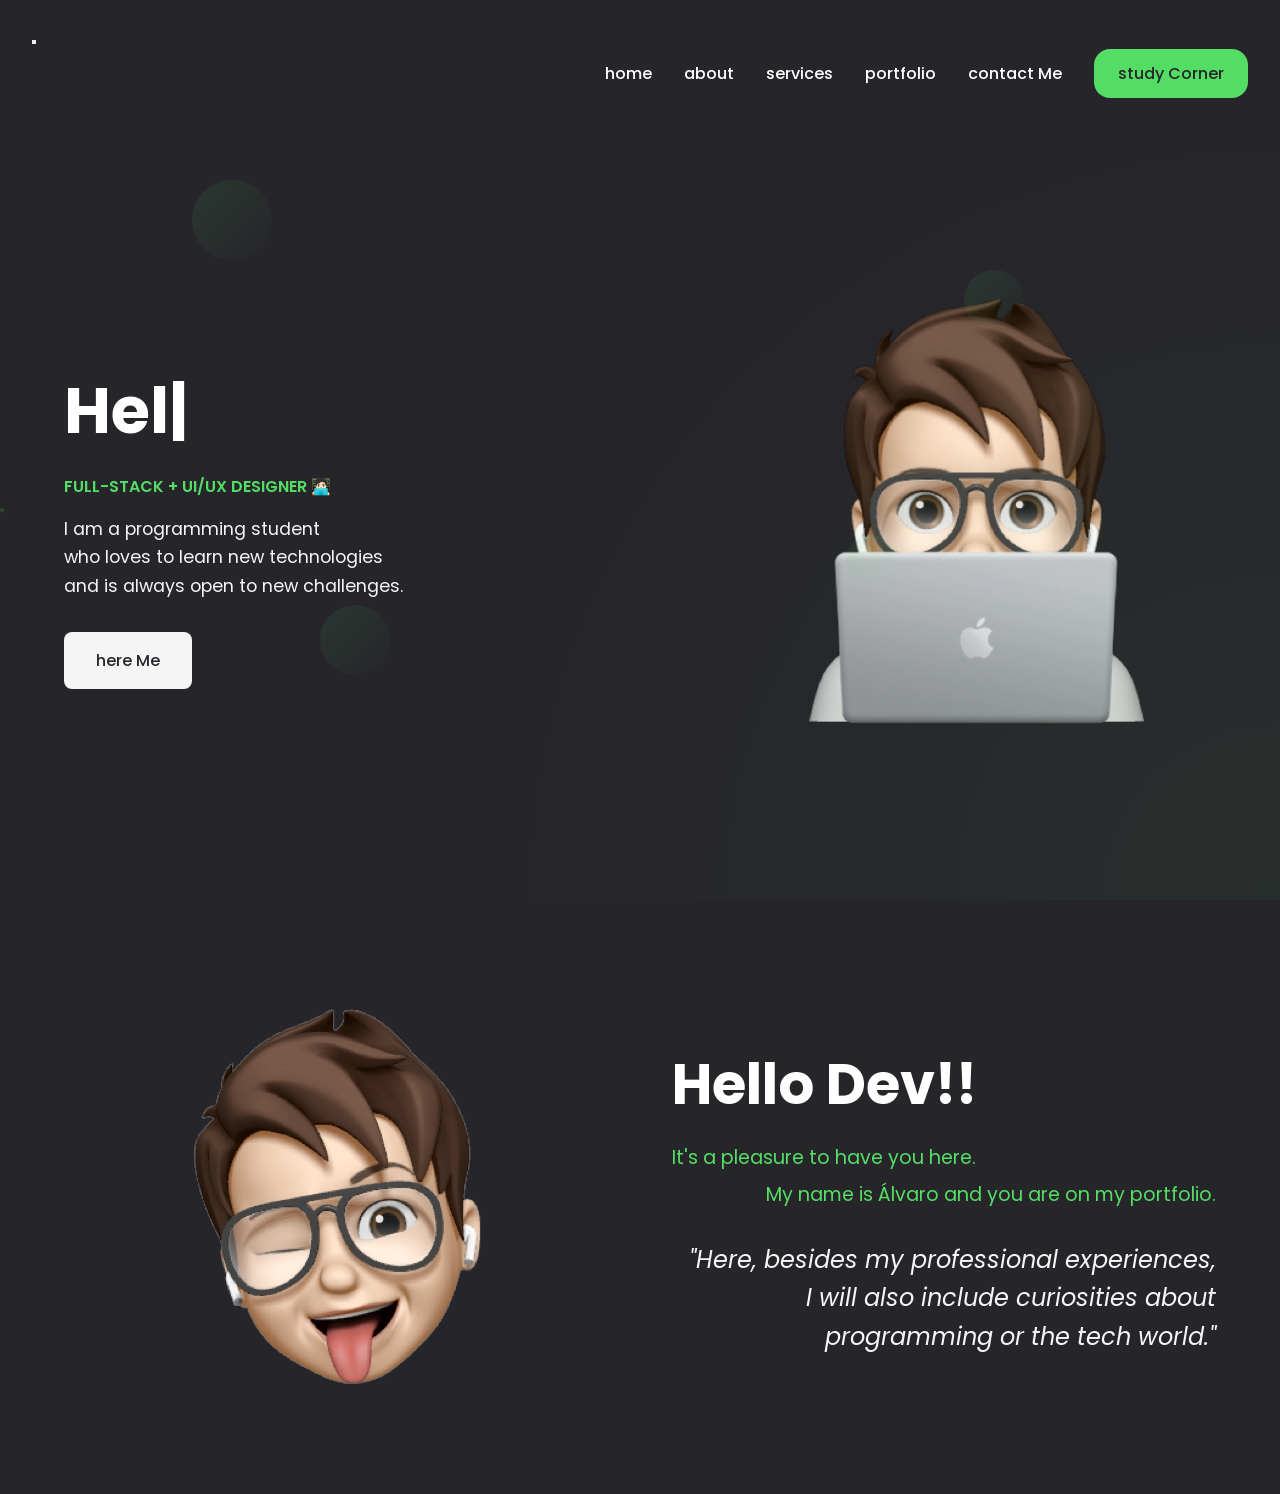
==== index.html @ 279a7e85 "versão 2.0" ====
<!DOCTYPE html>
<html lang="pt-br">
<head>
    <meta charset="UTF-8">
    <meta name="viewport" content="width=device-width, initial-scale=1.0">
    <title>Portfólio - Álvaro</title>
    
    <link rel="preconnect" href="https://fonts.googleapis.com">
    <link rel="preconnect" href="https://fonts.gstatic.com" crossorigin>
    <link href="https://fonts.googleapis.com/css2?family=Poppins:wght@400;500;600;700&display=swap" rel="stylesheet">
    
    <link rel="stylesheet" href="./src/styles/colors.css">
    <link rel="stylesheet" href="./src/styles/style.css">
</head>
<body>
    <header>
        <nav class="navbar">
            <button class="menu-toggle">
                <span class="hamburger"></span>
            </button>
            <ul>
                <li><a href="#home">home</a></li>
                <li><a href="#about">about</a></li>
                <li><a href="#services">services</a></li>
                <li><a href="#portfolio">portfolio</a></li>
                <li><a href="#contact">contact Me</a></li>
                <li class="nav-button"><a href="#study">study Corner</a></li>
            </ul>
        </nav>
    </header>

    <main>
        <section class="hero">
            <div class="particle"></div>
            <div class="particle"></div>
            <div class="particle"></div>
            <div class="particle"></div>
            <div class="square"></div>
            <div class="square"></div>
            <div class="hero-content">
                <h1 class="typing-text"></h1>
                <p class="role">FULL-STACK + UI/UX DESIGNER 🧑🏻‍💻</p>
                <p class="description">
                    I am a programming student<br>
                    who loves to learn new technologies<br>
                    and is always open to new challenges.
                </p>
                <a href="#contact" class="cta-button">here Me</a>
            </div>
            <div class="hero-image fade-in">
                <img src="./img/user_notebook.webp" alt="Programador usando notebook">
            </div>
        </section>
        <section class="about-me">
            <div class="about-image fade-in">
                <div class="image-background">
                    <img src="./img/user_expresion.png" alt="Expressão do desenvolvedor">
                </div>
            </div>
            <div class="about-content">
                <h2>Hello Dev!!</h2>
                <p class="welcome-text">It's a pleasure to have you here.</p>
                <p class="portfolio-text">My name is Álvaro and you are on my portfolio.</p>
                <p class="quote">"Here, besides my professional experiences,<br>
                I will also include curiosities about<br>
                programming or the tech world."</p>
            </div>
        </section>
    </main>

    <script src="./src/js/typing.js"></script>
    <script src="./src/js/menu.js"></script>
</body>
</html>
---- src/styles/colors.css ----
:root {
    --background-color: #26252A;
    --primary-green: #54DD64;
    --white: #FFFFFF;
    --gray-light: #F5F5F5;
    --gray-dark: #333333;
    --gradient-green: rgba(84, 221, 100, 0.2);
}
---- src/styles/style.css ----
* {
    margin: 0;
    padding: 0;
    box-sizing: border-box;
    font-family: 'Poppins', sans-serif;
}

body {
    background-color: var(--background-color);
}

/* Navegação */
.navbar {
    padding: 1.5rem 2rem;
    position: fixed;
    width: 100%;
    z-index: 1000;
    background: rgba(38, 37, 42, 0.95);
    backdrop-filter: blur(10px);
}

.navbar ul {
    display: flex;
    align-items: center;
    justify-content: flex-end;
    list-style: none;
    gap: 2rem;
}

.navbar a {
    color: var(--white);
    text-decoration: none;
    font-weight: 500;
    transition: color 0.3s;
}

.navbar a:hover {
    color: var(--primary-green);
}

.nav-button {
    background-color: var(--primary-green);
    padding: 0.75rem 1.5rem;
    border-radius: 1rem;
}

.nav-button a {
    color: var(--background-color);
}

/* Hero Section */
.hero {
    padding-top: 120px; /* Espaço para o menu fixo */
    min-height: 100vh;
    display: flex;
    align-items: center;
}

.hero-content {
    flex: 1;
    padding-left: 4rem;
}

.hero h1 {
    font-size: 4rem;
    color: var(--white);
    margin-bottom: 1rem;
}

.role {
    color: var(--primary-green);
    font-weight: 600;
    margin-bottom: 1rem;
}

.description {
    color: var(--gray-light);
    margin-bottom: 2rem;
    line-height: 1.6;
}

.cta-button {
    display: inline-block;
    background-color: var(--gray-light);
    color: var(--background-color);
    padding: 1rem 2rem;
    border-radius: 0.5rem;
    text-decoration: none;
    font-weight: 500;
    transition: transform 0.3s;
}

.cta-button:hover {
    transform: translateY(-3px);
}

/* Animações */
.fade-in {
    animation: fadeIn 1s ease-in;
}

@keyframes fadeIn {
    from {
        opacity: 0;
        transform: translateY(20px);
    }
    to {
        opacity: 1;
        transform: translateY(0);
    }
}

/* Animação de digitação */
.typing-text::after {
    content: '|';
    animation: blink 1s infinite;
}

@keyframes blink {
    50% { opacity: 0; }
}

/* About Me Section */
.about-me {
    display: flex;
    align-items: center;
    justify-content: space-between;
    padding: 6rem 4rem;
    background-color: var(--background-color);
}

.about-content {
    flex: 1;
    padding-left: 4rem;
}

.about-content h2 {
    font-size: 3.5rem;
    color: var(--white);
    margin-bottom: 1rem;
}

.welcome-text {
    color: var(--primary-green);
    font-size: 1.2rem;
    margin-bottom: 0.5rem;
}

.portfolio-text {
    color: var(--primary-green);
    font-size: 1.2rem;
    text-align: right;
    margin-bottom: 2rem;
}

.quote {
    color: var(--gray-light);
    font-size: 1.5rem;
    text-align: right;
    line-height: 1.6;
    font-style: italic;
}

.about-image {
    flex: 1;
    display: flex;
    justify-content: center;
    position: relative;
}

.image-background {
    position: relative;
}

.image-background::before {
    content: '';
    position: absolute;
    top: 50%;
    left: 50%;
    transform: translate(-50%, -50%);
    width: 120%;
    height: 120%;
    background: radial-gradient(circle at center, rgba(84, 221, 100, 0.1) 0%, transparent 70%);
    z-index: -1;
}

.about-image img {
    width: 70%; /* Reduzindo o tamanho da imagem */
    max-width: 350px; /* Limitando o tamanho máximo */
    height: auto;
}

/* Ajuste para o texto com quebra de linha */
.typing-text {
    white-space: pre-line;
}

/* Media Queries para Mobile */
@media (max-width: 768px) {
    .hero {
        flex-direction: column;
        padding: 2rem 1rem;
        min-height: 100vh;
        position: relative;
        overflow: hidden;
    }

    .hero-content {
        display: flex;
        flex-direction: column;
        align-items: flex-start;
        text-align: left;
        width: 100%;
        margin-top: 4rem;
        position: relative;
        z-index: 2;
        animation: fadeInUp 0.8s ease-out;
    }

    .hero h1 {
        font-size: 2.8rem;
        margin-bottom: 1rem;
        line-height: 1.2;
        max-width: 60%;
        animation: glow 3s infinite;
    }

    .role {
        color: var(--primary-green);
        font-size: 1rem;
        margin-bottom: 1.5rem;
        padding-left: 2px;
        max-width: 60%;
        animation: pulse 2s infinite;
        transform-origin: left;
        text-shadow: 0 2px 4px rgba(0, 0, 0, 0.2);
    }

    .description {
        color: var(--gray-light);
        font-size: 1rem;
        line-height: 1.6;
        opacity: 0.8;
        margin-bottom: 2rem;
        max-width: 50%;
        text-shadow: 0 2px 4px rgba(0, 0, 0, 0.2);
    }

    .hero-image {
        width: 50%;
        position: absolute;
        right: 0;
        top: 50%;
        transform: translateY(-50%);
        z-index: 1;
        animation: float 6s ease-in-out infinite;
    }

    .hero-image img {
        width: 100%;
        height: auto;
        filter: drop-shadow(0 5px 15px rgba(0, 0, 0, 0.2));
    }

    /* Partículas decorativas */
    .particle {
        position: absolute;
        background: linear-gradient(135deg, var(--primary-green), transparent);
        box-shadow: 0 0 15px rgba(84, 221, 100, 0.2);
        border-radius: 50%;
        opacity: 0.1;
        animation: float 15s infinite;
    }

    .particle:nth-child(1) {
        width: 50px;
        height: 50px;
        top: 15%;
        left: 10%;
        animation-delay: 0s;
    }

    .particle:nth-child(2) {
        width: 30px;
        height: 30px;
        top: 25%;
        right: 15%;
        animation-delay: -5s;
    }

    .particle:nth-child(3) {
        width: 40px;
        height: 40px;
        bottom: 20%;
        left: 20%;
        animation-delay: -10s;
    }

    .particle:nth-child(4) {
        width: 25px;
        height: 25px;
        bottom: 30%;
        right: 25%;
        animation-delay: -7s;
    }

    /* Ajuste no gradiente de fundo */
    .hero::before {
        content: '';
        position: absolute;
        top: 0;
        left: 0;
        width: 100%;
        height: 100%;
        background: linear-gradient(
            90deg,
            var(--background-color) 0%,
            var(--background-color) 40%,
            transparent 100%
        );
        z-index: 1;
    }

    .welcome-text {
        color: var(--primary-green);
        font-size: 1.1rem;
        text-align: center;
        margin-bottom: 1rem;
        width: 100%;
        position: relative;
        display: inline-block;
        padding: 0.5rem 1rem;
        background: rgba(84, 221, 100, 0.1);
        border-radius: 8px;
        transition: all 0.3s ease;
    }

    .welcome-text:hover {
        background: rgba(84, 221, 100, 0.2);
        transform: translateY(-2px);
    }

    .portfolio-text {
        color: var(--primary-green);
        font-size: 1.1rem;
        text-align: center;
        margin-bottom: 2rem;
        width: 100%;
        position: relative;
        display: inline-block;
        padding: 0.5rem 1rem;
        background: rgba(84, 221, 100, 0.1);
        border-radius: 8px;
        transition: all 0.3s ease;
    }

    .portfolio-text:hover {
        background: rgba(84, 221, 100, 0.2);
        transform: translateY(-2px);
    }

    .quote {
        color: var(--gray-light);
        font-size: 1.2rem;
        text-align: center;
        line-height: 1.6;
        font-style: italic;
        opacity: 0.8;
        margin: 2rem 0;
        padding: 0 1rem;
        position: relative;
        padding: 1.5rem;
        background: rgba(255, 255, 255, 0.03);
        border-radius: 12px;
        backdrop-filter: blur(5px);
        box-shadow: 0 4px 15px rgba(0, 0, 0, 0.1);
        transition: all 0.3s ease;
    }

    .quote:hover {
        background: rgba(255, 255, 255, 0.05);
        transform: translateY(-3px);
    }

    .cta-button {
        display: none; /* Removendo o botão que não está no Figma */
    }

    /* Ajustes gerais */
    .welcome-text,
    .portfolio-text {
        font-size: 1rem;
        margin: 0;
        color: var(--primary-green);
        text-align: center;
    }

    .about-image {
        position: relative;
        width: 150px;
        margin: 2rem auto;
        left: auto;
        bottom: auto;
    }

    .about-image img {
        width: 100%;
        height: auto;
        filter: drop-shadow(0 5px 15px rgba(0, 0, 0, 0.2));
    }

    .quote {
        font-size: 1.2rem;
        line-height: 1.6;
        margin-top: 2rem;
        text-align: center;
        color: var(--gray-light);
        opacity: 0.8;
        font-style: italic;
    }

    /* Elementos decorativos */
    .hero::before {
        content: '';
        position: absolute;
        top: 15%;
        right: 10%;
        width: 40px;
        height: 40px;
        border: 2px solid var(--primary-green);
        border-radius: 50%;
        opacity: 0.2;
    }

    .about-me::after {
        content: '';
        position: absolute;
        bottom: 15%;
        left: 10%;
        width: 30px;
        height: 30px;
        background: var(--primary-green);
        border-radius: 8px;
        transform: rotate(45deg);
        opacity: 0.1;
    }

    /* Botão CTA */
    .cta-button {
        margin-top: 1.5rem;
        padding: 0.8rem 2rem;
        font-size: 1rem;
        background: var(--primary-green);
        color: var(--background-color);
        border-radius: 25px;
        box-shadow: 0 4px 15px rgba(84, 221, 100, 0.3);
        transition: all 0.3s ease;
    }

    .cta-button:hover {
        transform: translateY(-2px);
        box-shadow: 0 6px 20px rgba(84, 221, 100, 0.4);
    }

    /* Estilos do Menu Hamburguer */
    .menu-toggle {
        display: none;
    }

    .hamburger,
    .hamburger::before,
    .hamburger::after {
        display: block;
        width: 25px;
        height: 3px;
        background: var(--primary-green);
        position: relative;
        transition: all 0.3s;
    }

    .hamburger::before,
    .hamburger::after {
        content: '';
        position: absolute;
    }

    .hamburger::before {
        top: -8px;
    }

    .hamburger::after {
        bottom: -8px;
    }

    @media (max-width: 768px) {
        .menu-toggle {
            display: block;
            position: fixed;
            right: 1rem;
            top: 1rem;
            z-index: 1001;
            background: none;
            border: none;
            cursor: pointer;
            padding: 10px;
            width: 45px;
            height: 45px;
        }

        /* Estilo quando menu está ativo */
        .menu-toggle.active .hamburger {
            background: transparent;
        }

        .menu-toggle.active .hamburger::before {
            top: 0;
            transform: rotate(45deg);
        }

        .menu-toggle.active .hamburger::after {
            bottom: 0;
            transform: rotate(-45deg);
        }

        /* Resto dos estilos do menu mobile permanecem iguais */
        .navbar ul {
            display: none;
            position: fixed;
            top: 0;
            left: 0;
            width: 100%;
            height: 100vh;
            background: transparent;
            flex-direction: column;
            justify-content: center;
            align-items: center;
            gap: 2rem;
            z-index: 999;
        }

        .navbar ul.active {
            display: flex;
        }

        .navbar ul li a {
            font-size: 1.5rem;
            color: var(--white);
            transition: color 0.3s ease;
        }

        .navbar ul li a:hover {
            color: var(--primary-green);
        }

        .nav-button {
            background-color: transparent;
            border: 2px solid var(--primary-green);
            padding: 0.5rem 1rem;
            border-radius: 8px;
        }

        .nav-button a {
            color: var(--primary-green) !important;
        }

        .nav-button:hover {
            background-color: var(--primary-green);
        }

        .nav-button:hover a {
            color: var(--background-color) !important;
        }
    }

    /* Ajuste no main para compensar o menu fixo */
    main {
        padding-top: 80px;
    }

    /* Classe para quando o menu está aberto */
    body.menu-open {
        overflow: hidden;
    }

    /* Adicione estas classes no início da seção de media queries */
    .blur-overlay {
        display: none;
        position: fixed;
        top: 0;
        left: 0;
        width: 100%;
        height: 100%;
        background: rgba(38, 37, 42, 0.8);
        backdrop-filter: blur(10px);
        -webkit-backdrop-filter: blur(10px);
        z-index: 998;
    }

    .blur-overlay.active {
        display: block;
    }

    @media (max-width: 768px) {
        .navbar ul {
            position: fixed;
            top: 0;
            left: 0;
            width: 100%;
            height: 100vh;
            display: none;
            flex-direction: column;
            justify-content: center;
            align-items: center;
            gap: 2rem;
            z-index: 999;
        }

        .navbar ul.active {
            display: flex;
        }

        .navbar ul li a {
            font-size: 1.5rem;
            color: var(--white);
            position: relative;
            z-index: 1000;
        }
    }

    .about-me {
        flex-direction: column;
        padding: 4rem 2rem;
        min-height: 100vh;
        position: relative;
        text-align: center;
        overflow: hidden;
    }

    .about-content {
        width: 100%;
        padding: 0;
        margin: 0;
        order: 1;
    }

    .about-content h2 {
        font-size: 3rem;
        margin-bottom: 1.5rem;
        animation: glow 3s infinite;
    }

    .welcome-text,
    .portfolio-text {
        font-size: 1.1rem;
        color: var(--primary-green);
        margin-bottom: 1rem;
        line-height: 1.5;
        position: relative;
        display: inline-block;
        padding: 0.5rem 1rem;
        background: rgba(84, 221, 100, 0.1);
        border-radius: 8px;
        transition: all 0.3s ease;
    }

    .welcome-text:hover,
    .portfolio-text:hover {
        background: rgba(84, 221, 100, 0.2);
        transform: translateY(-2px);
    }

    .about-image {
        width: 120px;
        margin: 2rem auto;
        position: relative;
        order: 2;
        left: -30%;
        animation: pulse 3s infinite;
    }

    .about-image img {
        width: 100%;
        height: auto;
        filter: drop-shadow(0 5px 15px rgba(0, 0, 0, 0.2));
    }

    .quote {
        font-size: 1.2rem;
        line-height: 1.6;
        margin-top: 2rem;
        text-align: center;
        color: var(--gray-light);
        opacity: 0.8;
        font-style: italic;
    }

    .image-background::before {
        width: 150%;
        height: 150%;
    }

    /* Animações Globais */
    @keyframes pulse {
        0% { transform: scale(1); }
        50% { transform: scale(1.05); }
        100% { transform: scale(1); }
    }

    @keyframes float {
        0%, 100% { transform: translateY(0); }
        50% { transform: translateY(-10px); }
    }

    @keyframes glow {
        0%, 100% { filter: drop-shadow(0 0 5px rgba(84, 221, 100, 0)); }
        50% { filter: drop-shadow(0 0 15px rgba(84, 221, 100, 0.3)); }
    }

    @keyframes fadeInUp {
        from {
            opacity: 0;
            transform: translateY(20px);
        }
        to {
            opacity: 1;
            transform: translateY(0);
        }
    }

    /* Melhorias visuais gerais */
    .role,
    .description {
        text-shadow: 0 2px 4px rgba(0, 0, 0, 0.2);
    }

    .hero-image img,
    .about-image img {
        filter: drop-shadow(0 5px 15px rgba(0, 0, 0, 0.2));
    }

    /* Efeito de hover nos links */
    a {
        transition: all 0.3s ease;
    }

    a:hover {
        color: var(--primary-green);
        transform: translateY(-2px);
    }
}

/* Estilos para Desktop */
@media (min-width: 769px) {
    .hero {
        padding-top: 120px;
        min-height: 100vh;
        position: relative;
        overflow: hidden;
    }

    .hero-content {
        flex: 1;
        padding-left: 4rem;
        animation: fadeInUp 0.8s ease-out;
    }

    .hero h1 {
        font-size: 4rem;
        margin-top: 2rem;
        animation: glow 3s infinite;
    }

    .role {
        animation: pulse 2s infinite;
    }

    .hero-image {
        flex: 1;
        display: flex;
        justify-content: center;
        align-items: center;
        animation: float 6s ease-in-out infinite;
    }

    .hero-image img {
        width: 80%;
        max-width: 500px;
        height: auto;
    }

    /* About Section */
    .about-me {
        padding-top: 100px;
        position: relative;
        overflow: hidden;
    }

    .about-image {
        width: 200px; /* Tamanho fixo menor */
        animation: pulse 3s infinite;
    }

    .about-image img {
        width: 100%;
        height: auto;
    }

    /* Partículas para Desktop */
    .particle {
        position: absolute;
        background: linear-gradient(135deg, var(--primary-green), transparent);
        border-radius: 50%;
        opacity: 0.1;
        animation: float 15s infinite;
    }

    .particle:nth-child(1) {
        width: 80px;
        height: 80px;
        top: 20%;
        left: 15%;
        animation-delay: 0s;
    }

    .particle:nth-child(2) {
        width: 60px;
        height: 60px;
        top: 30%;
        right: 20%;
        animation-delay: -5s;
    }

    .particle:nth-child(3) {
        width: 70px;
        height: 70px;
        bottom: 25%;
        left: 25%;
        animation-delay: -10s;
    }

    .particle:nth-child(4) {
        width: 50px;
        height: 50px;
        bottom: 35%;
        right: 30%;
        animation-delay: -7s;
    }

    /* Quadrados decorativos */
    .square {
        position: absolute;
        border: 2px solid var(--primary-green);
        opacity: 0.1;
        transform: rotate(45deg);
        animation: glow 4s infinite;
    }

    .square:nth-child(1) {
        width: 60px;
        height: 60px;
        top: 40%;
        right: 15%;
    }

    .square:nth-child(2) {
        width: 40px;
        height: 40px;
        bottom: 30%;
        left: 20%;
    }

    /* Gradiente de fundo dinâmico */
    .hero::after {
        content: '';
        position: absolute;
        top: 0;
        left: 0;
        width: 200%;
        height: 200%;
        background: radial-gradient(
            circle at center,
            rgba(84, 221, 100, 0.05) 0%,
            transparent 50%
        );
        animation: pulse 8s infinite;
        pointer-events: none;
    }

    /* Efeitos hover */
    .welcome-text,
    .portfolio-text {
        transition: all 0.3s ease;
    }

    .welcome-text:hover,
    .portfolio-text:hover {
        transform: translateY(-2px);
        color: var(--primary-green);
    }

    /* Melhorias visuais */
    .hero-content,
    .about-content {
        position: relative;
        z-index: 2;
    }

    .description {
        font-size: 1.1rem;
        max-width: 80%;
        line-height: 1.6;
    }
}
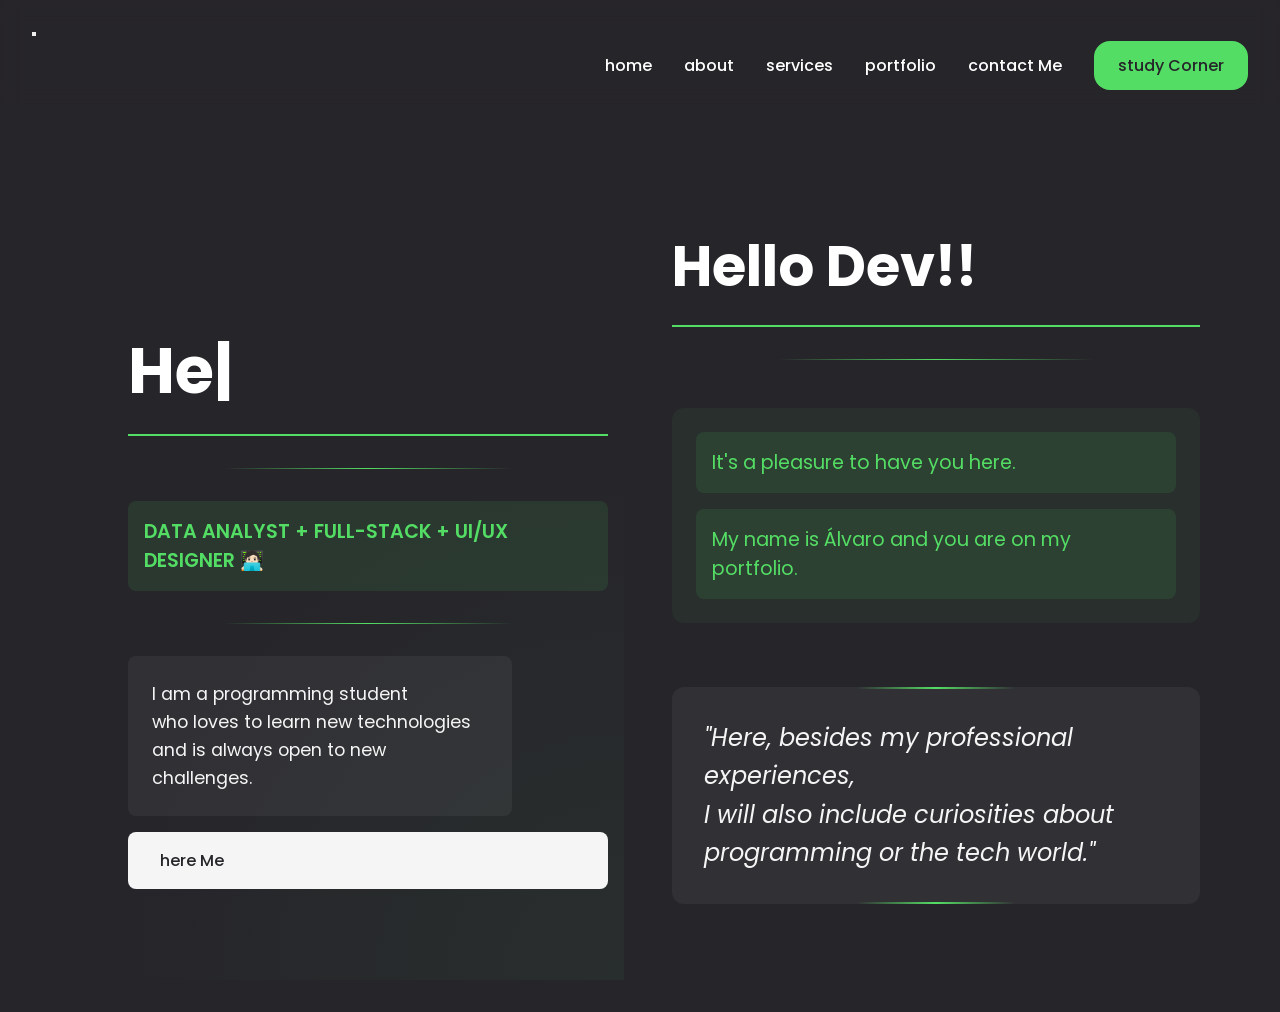
==== commit 6fb07e2c: "versão final" ====
--- a/index.html
+++ b/index.html
@@ -20,47 +20,39 @@
             </button>
             <ul>
                 <li><a href="#home">home</a></li>
-                <li><a href="#about">about</a></li>
-                <li><a href="#services">services</a></li>
-                <li><a href="#portfolio">portfolio</a></li>
-                <li><a href="#contact">contact Me</a></li>
-                <li class="nav-button"><a href="#study">study Corner</a></li>
+                <li><a href="./construction.html">about</a></li>
+                <li><a href="./construction.html">services</a></li>
+                <li><a href="./construction.html">portfolio</a></li>
+                <li><a href="./contact.html">contact Me</a></li>
+                <li class="nav-button"><a href="./construction.html">study Corner</a></li>
             </ul>
         </nav>
     </header>
 
     <main>
         <section class="hero">
-            <div class="particle"></div>
-            <div class="particle"></div>
-            <div class="particle"></div>
-            <div class="particle"></div>
-            <div class="square"></div>
-            <div class="square"></div>
             <div class="hero-content">
                 <h1 class="typing-text"></h1>
-                <p class="role">FULL-STACK + UI/UX DESIGNER 🧑🏻‍💻</p>
+                <div class="content-divider"></div>
+                <p class="role">DATA ANALYST + FULL-STACK + UI/UX DESIGNER 🧑🏻‍💻</p>
+                <div class="content-divider"></div>
                 <p class="description">
                     I am a programming student<br>
                     who loves to learn new technologies<br>
                     and is always open to new challenges.
                 </p>
-                <a href="#contact" class="cta-button">here Me</a>
-            </div>
-            <div class="hero-image fade-in">
-                <img src="./img/user_notebook.webp" alt="Programador usando notebook">
+                <a href="./contact.html" class="cta-button">here Me</a>
             </div>
         </section>
+
         <section class="about-me">
-            <div class="about-image fade-in">
-                <div class="image-background">
-                    <img src="./img/user_expresion.png" alt="Expressão do desenvolvedor">
-                </div>
-            </div>
             <div class="about-content">
                 <h2>Hello Dev!!</h2>
-                <p class="welcome-text">It's a pleasure to have you here.</p>
-                <p class="portfolio-text">My name is Álvaro and you are on my portfolio.</p>
+                <div class="content-divider"></div>
+                <div class="text-container">
+                    <p class="welcome-text">It's a pleasure to have you here.</p>
+                    <p class="portfolio-text">My name is Álvaro and you are on my portfolio.</p>
+                </div>
                 <p class="quote">"Here, besides my professional experiences,<br>
                 I will also include curiosities about<br>
                 programming or the tech world."</p>
--- a/src/styles/style.css
+++ b/src/styles/style.css
@@ -11,7 +11,7 @@
 
 /* Navegação */
 .navbar {
-    padding: 1.5rem 2rem;
+    padding: 1rem 2rem;
     position: fixed;
     width: 100%;
     z-index: 1000;
@@ -50,33 +50,58 @@
 
 /* Hero Section */
 .hero {
-    padding-top: 120px; /* Espaço para o menu fixo */
-    min-height: 100vh;
+    padding: 0;
+    min-height: unset;
+}
+
+.hero-content {
+    padding: 1rem;
+    max-width: 100%;
+    height: 100%;
     display: flex;
-    align-items: center;
-}
-
-.hero-content {
-    flex: 1;
-    padding-left: 4rem;
+    flex-direction: column;
+    justify-content: center;
+    gap: 1rem;
 }
 
 .hero h1 {
     font-size: 4rem;
     color: var(--white);
-    margin-bottom: 1rem;
+    border-bottom: 2px solid var(--primary-green);
+    padding-bottom: 1rem;
+    margin-bottom: 0;
+}
+
+.content-divider {
+    width: 60%;
+    height: 1px;
+    background: linear-gradient(
+        to right,
+        transparent,
+        var(--primary-green),
+        transparent
+    );
+    margin: 1rem auto;
 }
 
 .role {
     color: var(--primary-green);
     font-weight: 600;
-    margin-bottom: 1rem;
+    font-size: 1.2rem;
+    padding: 1rem;
+    background: rgba(84, 221, 100, 0.1);
+    border-radius: 8px;
+    margin: 0;
 }
 
 .description {
     color: var(--gray-light);
-    margin-bottom: 2rem;
-    line-height: 1.6;
+    line-height: 1.8;
+    font-size: 1.1rem;
+    padding: 1.5rem;
+    background: rgba(255, 255, 255, 0.05);
+    border-radius: 8px;
+    margin: 0;
 }
 
 .cta-button {
@@ -122,43 +147,83 @@
 
 /* About Me Section */
 .about-me {
+    padding: 0;
+    min-height: unset;
+}
+
+.about-content {
+    padding: 1rem;
+    max-width: 100%;
+    height: 100%;
     display: flex;
-    align-items: center;
-    justify-content: space-between;
-    padding: 6rem 4rem;
-    background-color: var(--background-color);
-}
-
-.about-content {
-    flex: 1;
-    padding-left: 4rem;
+    flex-direction: column;
+    justify-content: center;
+    gap: 1rem;
 }
 
 .about-content h2 {
     font-size: 3.5rem;
     color: var(--white);
-    margin-bottom: 1rem;
-}
-
-.welcome-text {
-    color: var(--primary-green);
-    font-size: 1.2rem;
-    margin-bottom: 0.5rem;
-}
-
+    border-bottom: 2px solid var(--primary-green);
+    padding-bottom: 1rem;
+    margin-bottom: 0;
+}
+
+.text-container {
+    display: flex;
+    flex-direction: column;
+    gap: 1rem;
+    padding: 1.5rem;
+    background: rgba(84, 221, 100, 0.05);
+    border-radius: 12px;
+    margin: 1rem 0;
+}
+
+.welcome-text,
 .portfolio-text {
     color: var(--primary-green);
     font-size: 1.2rem;
-    text-align: right;
-    margin-bottom: 2rem;
+    margin: 0;
+    padding: 1rem;
+    background: rgba(84, 221, 100, 0.1);
+    border-radius: 8px;
+    transition: transform 0.3s ease;
 }
 
 .quote {
     color: var(--gray-light);
     font-size: 1.5rem;
-    text-align: right;
     line-height: 1.6;
     font-style: italic;
+    padding: 2rem;
+    background: rgba(255, 255, 255, 0.05);
+    border-radius: 12px;
+    position: relative;
+    margin: 2rem 0;
+}
+
+.quote::before,
+.quote::after {
+    content: '';
+    position: absolute;
+    height: 2px;
+    width: 30%;
+    background: linear-gradient(
+        to right,
+        transparent,
+        var(--primary-green),
+        transparent
+    );
+}
+
+.quote::before {
+    top: 0;
+    left: 35%;
+}
+
+.quote::after {
+    bottom: 0;
+    left: 35%;
 }
 
 .about-image {
@@ -197,53 +262,137 @@
 
 /* Media Queries para Mobile */
 @media (max-width: 768px) {
-    .hero {
-        flex-direction: column;
-        padding: 2rem 1rem;
-        min-height: 100vh;
-        position: relative;
-        overflow: hidden;
-    }
-
-    .hero-content {
+    main {
         display: flex;
         flex-direction: column;
-        align-items: flex-start;
-        text-align: left;
+        padding: 0 1rem;
+        gap: 2rem;
+        height: auto;
+        margin-top: 60px;
+    }
+
+    .hero,
+    .about-me {
         width: 100%;
-        margin-top: 4rem;
+        overflow: hidden;
         position: relative;
-        z-index: 2;
-        animation: fadeInUp 0.8s ease-out;
+    }
+
+    .hero-content,
+    .about-content {
+        padding: 1rem;
+        text-align: center;
+        width: 100%;
+        max-width: 100%;
     }
 
     .hero h1 {
-        font-size: 2.8rem;
-        margin-bottom: 1rem;
-        line-height: 1.2;
-        max-width: 60%;
-        animation: glow 3s infinite;
+        font-size: 2.5rem;
+        text-align: center;
+    }
+
+    .about-content h2 {
+        font-size: 2.2rem;
+        text-align: center;
+        margin-top: 2rem;
+    }
+
+    .hero::before,
+    .hero::after,
+    .about-me::before,
+    .about-me::after {
+        display: none;
+    }
+
+    .navbar {
+        padding: 0.8rem 1rem;
+        position: fixed;
+        top: 0;
+        left: 0;
+        width: 100%;
+        z-index: 1000;
+    }
+
+    section {
+        margin: 0;
+        padding: 0;
     }
 
     .role {
-        color: var(--primary-green);
         font-size: 1rem;
-        margin-bottom: 1.5rem;
-        padding-left: 2px;
-        max-width: 60%;
-        animation: pulse 2s infinite;
-        transform-origin: left;
-        text-shadow: 0 2px 4px rgba(0, 0, 0, 0.2);
+        padding: 0.8rem;
+        margin: 1rem 0;
     }
 
     .description {
-        color: var(--gray-light);
         font-size: 1rem;
+        padding: 1.2rem;
         line-height: 1.6;
-        opacity: 0.8;
-        margin-bottom: 2rem;
-        max-width: 50%;
-        text-shadow: 0 2px 4px rgba(0, 0, 0, 0.2);
+        margin: 1rem 0;
+    }
+
+    .text-container {
+        padding: 1rem;
+        margin: 1rem 0;
+    }
+
+    .welcome-text,
+    .portfolio-text {
+        font-size: 1rem;
+        padding: 0.8rem;
+        margin: 0.5rem 0;
+    }
+
+    .quote {
+        font-size: 1.1rem;
+        padding: 1.5rem;
+        margin: 1.5rem 0;
+    }
+
+    .content-divider {
+        width: 80%;
+        margin: 0.8rem auto;
+    }
+
+    .cta-button {
+        padding: 0.8rem 1.5rem;
+        font-size: 1rem;
+        margin: 1rem 0;
+    }
+
+    .hero-content,
+    .about-content {
+        opacity: 0;
+        animation: fadeInUp 0.8s ease forwards;
+    }
+
+    .hero-content {
+        animation-delay: 0.2s;
+    }
+
+    .about-content {
+        animation-delay: 0.4s;
+    }
+
+    @keyframes fadeInUp {
+        from {
+            opacity: 0;
+            transform: translateY(20px);
+        }
+        to {
+            opacity: 1;
+            transform: translateY(0);
+        }
+    }
+
+    section {
+        margin: 2rem 0;
+    }
+
+    .welcome-text:active,
+    .portfolio-text:active,
+    .cta-button:active {
+        transform: scale(0.98);
     }
 
     .hero-image {
@@ -262,7 +411,6 @@
         filter: drop-shadow(0 5px 15px rgba(0, 0, 0, 0.2));
     }
 
-    /* Partículas decorativas */
     .particle {
         position: absolute;
         background: linear-gradient(135deg, var(--primary-green), transparent);
@@ -304,7 +452,6 @@
         animation-delay: -7s;
     }
 
-    /* Ajuste no gradiente de fundo */
     .hero::before {
         content: '';
         position: absolute;
@@ -321,94 +468,6 @@
         z-index: 1;
     }
 
-    .welcome-text {
-        color: var(--primary-green);
-        font-size: 1.1rem;
-        text-align: center;
-        margin-bottom: 1rem;
-        width: 100%;
-        position: relative;
-        display: inline-block;
-        padding: 0.5rem 1rem;
-        background: rgba(84, 221, 100, 0.1);
-        border-radius: 8px;
-        transition: all 0.3s ease;
-    }
-
-    .welcome-text:hover {
-        background: rgba(84, 221, 100, 0.2);
-        transform: translateY(-2px);
-    }
-
-    .portfolio-text {
-        color: var(--primary-green);
-        font-size: 1.1rem;
-        text-align: center;
-        margin-bottom: 2rem;
-        width: 100%;
-        position: relative;
-        display: inline-block;
-        padding: 0.5rem 1rem;
-        background: rgba(84, 221, 100, 0.1);
-        border-radius: 8px;
-        transition: all 0.3s ease;
-    }
-
-    .portfolio-text:hover {
-        background: rgba(84, 221, 100, 0.2);
-        transform: translateY(-2px);
-    }
-
-    .quote {
-        color: var(--gray-light);
-        font-size: 1.2rem;
-        text-align: center;
-        line-height: 1.6;
-        font-style: italic;
-        opacity: 0.8;
-        margin: 2rem 0;
-        padding: 0 1rem;
-        position: relative;
-        padding: 1.5rem;
-        background: rgba(255, 255, 255, 0.03);
-        border-radius: 12px;
-        backdrop-filter: blur(5px);
-        box-shadow: 0 4px 15px rgba(0, 0, 0, 0.1);
-        transition: all 0.3s ease;
-    }
-
-    .quote:hover {
-        background: rgba(255, 255, 255, 0.05);
-        transform: translateY(-3px);
-    }
-
-    .cta-button {
-        display: none; /* Removendo o botão que não está no Figma */
-    }
-
-    /* Ajustes gerais */
-    .welcome-text,
-    .portfolio-text {
-        font-size: 1rem;
-        margin: 0;
-        color: var(--primary-green);
-        text-align: center;
-    }
-
-    .about-image {
-        position: relative;
-        width: 150px;
-        margin: 2rem auto;
-        left: auto;
-        bottom: auto;
-    }
-
-    .about-image img {
-        width: 100%;
-        height: auto;
-        filter: drop-shadow(0 5px 15px rgba(0, 0, 0, 0.2));
-    }
-
     .quote {
         font-size: 1.2rem;
         line-height: 1.6;
@@ -419,7 +478,6 @@
         font-style: italic;
     }
 
-    /* Elementos decorativos */
     .hero::before {
         content: '';
         position: absolute;
@@ -445,7 +503,6 @@
         opacity: 0.1;
     }
 
-    /* Botão CTA */
     .cta-button {
         margin-top: 1.5rem;
         padding: 0.8rem 2rem;
@@ -462,7 +519,6 @@
         box-shadow: 0 6px 20px rgba(84, 221, 100, 0.4);
     }
 
-    /* Estilos do Menu Hamburguer */
     .menu-toggle {
         display: none;
     }
@@ -507,7 +563,6 @@
             height: 45px;
         }
 
-        /* Estilo quando menu está ativo */
         .menu-toggle.active .hamburger {
             background: transparent;
         }
@@ -522,7 +577,6 @@
             transform: rotate(-45deg);
         }
 
-        /* Resto dos estilos do menu mobile permanecem iguais */
         .navbar ul {
             display: none;
             position: fixed;
@@ -572,17 +626,14 @@
         }
     }
 
-    /* Ajuste no main para compensar o menu fixo */
     main {
         padding-top: 80px;
     }
 
-    /* Classe para quando o menu está aberto */
     body.menu-open {
         overflow: hidden;
     }
 
-    /* Adicione estas classes no início da seção de media queries */
     .blur-overlay {
         display: none;
         position: fixed;
@@ -699,7 +750,6 @@
         height: 150%;
     }
 
-    /* Animações Globais */
     @keyframes pulse {
         0% { transform: scale(1); }
         50% { transform: scale(1.05); }
@@ -727,7 +777,6 @@
         }
     }
 
-    /* Melhorias visuais gerais */
     .role,
     .description {
         text-shadow: 0 2px 4px rgba(0, 0, 0, 0.2);
@@ -738,7 +787,6 @@
         filter: drop-shadow(0 5px 15px rgba(0, 0, 0, 0.2));
     }
 
-    /* Efeito de hover nos links */
     a {
         transition: all 0.3s ease;
     }
@@ -751,6 +799,14 @@
 
 /* Estilos para Desktop */
 @media (min-width: 769px) {
+    main {
+        min-height: 100vh;
+        display: grid;
+        grid-template-columns: 1fr 1fr;
+        gap: 2rem;
+        padding: 80px 4rem 2rem;
+    }
+
     .hero {
         padding-top: 120px;
         min-height: 100vh;
@@ -796,7 +852,7 @@
     }
 
     .about-image {
-        width: 200px; /* Tamanho fixo menor */
+        width: 200px;
         animation: pulse 3s infinite;
     }
 
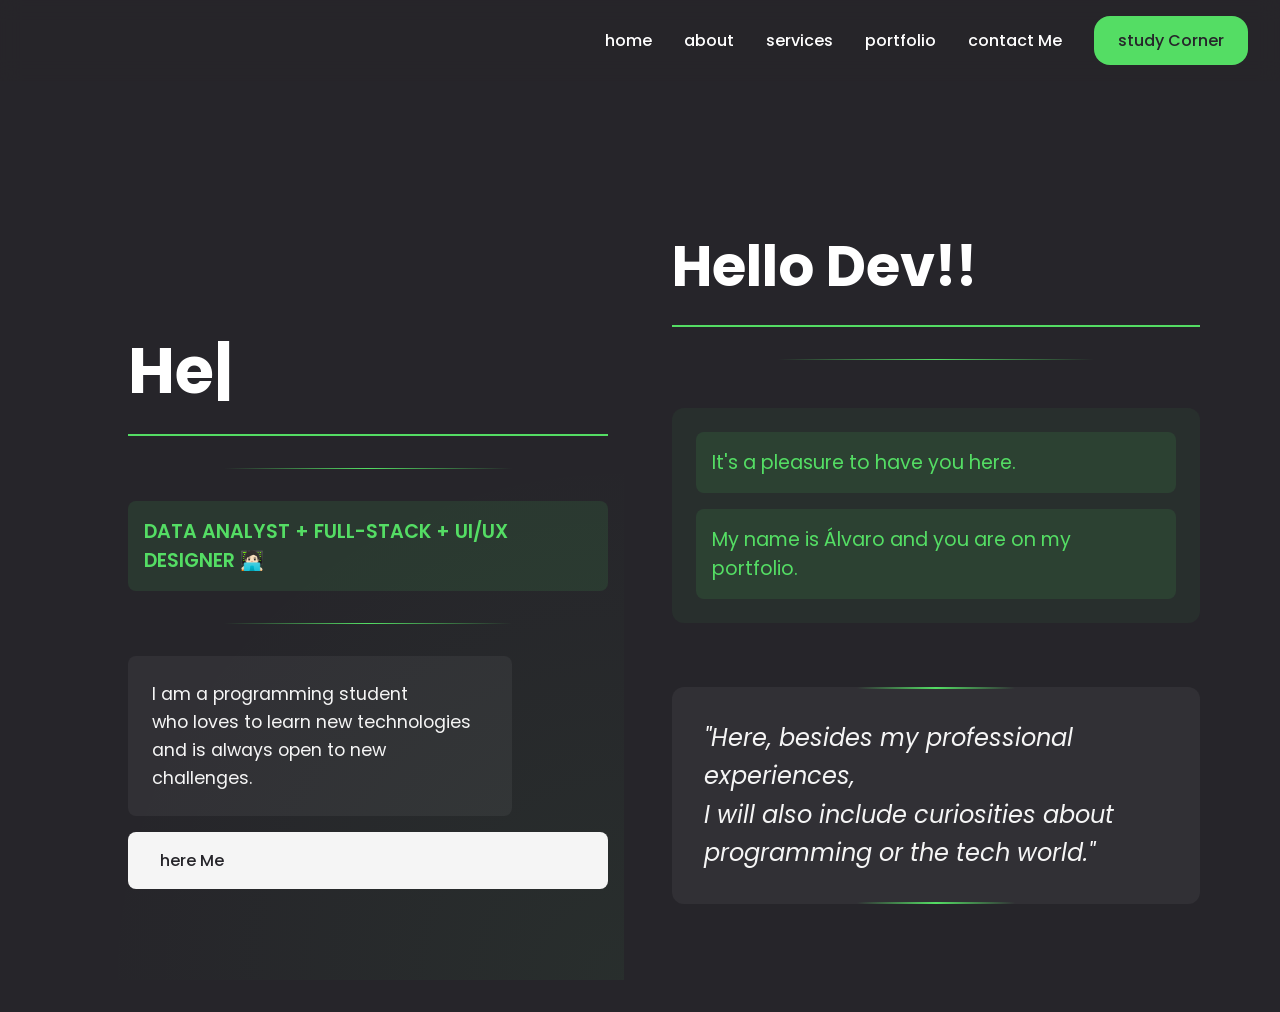
==== commit aec38a4e: "adicionei um sobre mim e deixei o site todo em inglês, tbm atualizei o modo em que o menu se comport" ====
--- a/index.html
+++ b/index.html
@@ -11,24 +11,10 @@
     
     <link rel="stylesheet" href="./src/styles/colors.css">
     <link rel="stylesheet" href="./src/styles/style.css">
+    <link rel="stylesheet" href="./src/styles/menu.css">
 </head>
 <body>
-    <header>
-        <nav class="navbar">
-            <button class="menu-toggle">
-                <span class="hamburger"></span>
-            </button>
-            <ul>
-                <li><a href="#home">home</a></li>
-                <li><a href="./construction.html">about</a></li>
-                <li><a href="./construction.html">services</a></li>
-                <li><a href="./construction.html">portfolio</a></li>
-                <li><a href="./contact.html">contact Me</a></li>
-                <li class="nav-button"><a href="./construction.html">study Corner</a></li>
-            </ul>
-        </nav>
-    </header>
-
+    <!-- O menu será inserido aqui automaticamente -->
     <main>
         <section class="hero">
             <div class="hero-content">
@@ -61,6 +47,7 @@
     </main>
 
     <script src="./src/js/typing.js"></script>
+    <script src="./src/js/includeMenu.js"></script>
     <script src="./src/js/menu.js"></script>
 </body>
 </html>
--- a/src/styles/menu.css
+++ b/src/styles/menu.css
@@ -0,0 +1,135 @@
+/* Estilos base do menu */
+.navbar {
+    padding: 1rem 2rem;
+    position: fixed;
+    width: 100%;
+    z-index: 1000;
+    background: rgba(38, 37, 42, 0.95);
+    backdrop-filter: blur(10px);
+}
+
+.navbar ul {
+    display: flex;
+    align-items: center;
+    justify-content: flex-end;
+    list-style: none;
+    gap: 2rem;
+}
+
+.navbar a {
+    color: var(--white);
+    text-decoration: none;
+    font-weight: 500;
+    transition: color 0.3s;
+}
+
+.navbar a:hover {
+    color: var(--primary-green);
+}
+
+.nav-button {
+    background-color: var(--primary-green);
+    padding: 0.75rem 1.5rem;
+    border-radius: 1rem;
+}
+
+.nav-button a {
+    color: var(--background-color);
+}
+
+/* Menu Hamburguer */
+.menu-toggle {
+    display: none;
+}
+
+/* Media Query para Mobile */
+@media (max-width: 768px) {
+    .menu-toggle {
+        display: block;
+        position: fixed;
+        top: 1rem;
+        right: 1rem;
+        z-index: 1001;
+        background: none;
+        border: none;
+        cursor: pointer;
+        padding: 0.5rem;
+    }
+
+    .hamburger {
+        display: block;
+        width: 24px;
+        height: 2px;
+        background: var(--primary-green);
+        position: relative;
+        transition: all 0.3s ease;
+    }
+
+    .hamburger::before,
+    .hamburger::after {
+        content: '';
+        position: absolute;
+        width: 24px;
+        height: 2px;
+        background: var(--primary-green);
+        transition: all 0.3s ease;
+    }
+
+    .hamburger::before {
+        top: -8px;
+    }
+
+    .hamburger::after {
+        bottom: -8px;
+    }
+
+    .menu-toggle.active .hamburger {
+        background: transparent;
+    }
+
+    .menu-toggle.active .hamburger::before {
+        transform: rotate(45deg);
+        top: 0;
+    }
+
+    .menu-toggle.active .hamburger::after {
+        transform: rotate(-45deg);
+        bottom: 0;
+    }
+
+    .navbar ul {
+        display: none;
+        position: fixed;
+        top: 0;
+        left: 0;
+        width: 100%;
+        height: 100vh;
+        background: var(--background-color);
+        flex-direction: column;
+        justify-content: center;
+        align-items: center;
+        gap: 2rem;
+        z-index: 1000;
+    }
+
+    .navbar ul.active {
+        display: flex;
+    }
+
+    .blur-overlay {
+        display: none;
+        position: fixed;
+        top: 0;
+        left: 0;
+        width: 100%;
+        height: 100%;
+        background: rgba(38, 37, 42, 0.8);
+        backdrop-filter: blur(10px);
+        -webkit-backdrop-filter: blur(10px);
+        z-index: 998;
+    }
+
+    .blur-overlay.active {
+        display: block;
+    }
+} 
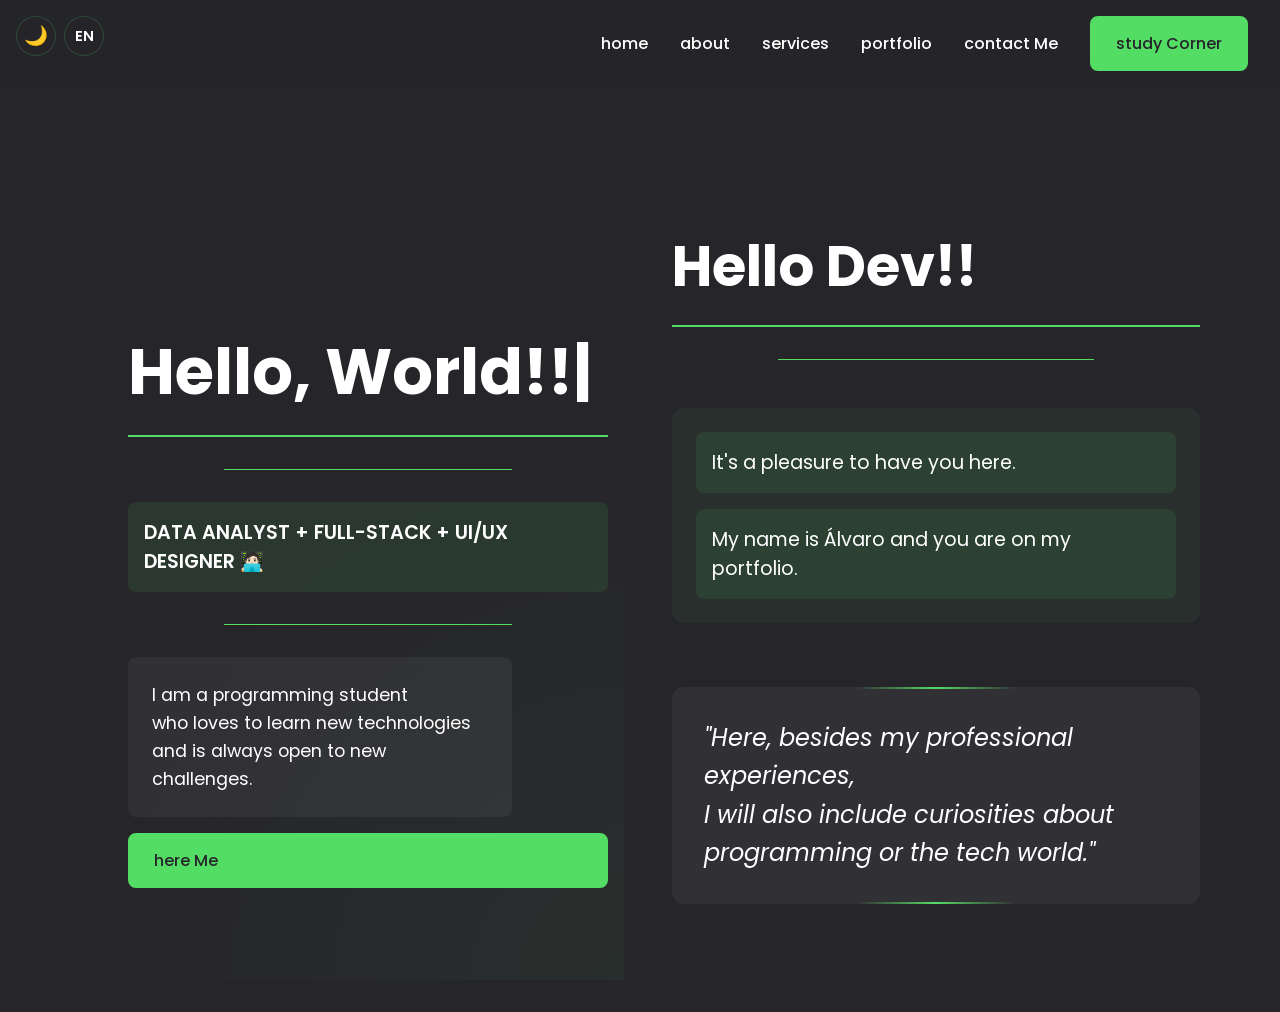
==== commit 4f5dfb0f: "modo claro, e tradução para português coloquei um botão para mudar o tema do perfil, e para traduzir" ====
--- a/index.html
+++ b/index.html
@@ -12,13 +12,14 @@
     <link rel="stylesheet" href="./src/styles/colors.css">
     <link rel="stylesheet" href="./src/styles/style.css">
     <link rel="stylesheet" href="./src/styles/menu.css">
+    <link rel="stylesheet" href="src/styles/buttons.css">
 </head>
 <body>
     <!-- O menu será inserido aqui automaticamente -->
     <main>
         <section class="hero">
             <div class="hero-content">
-                <h1 class="typing-text"></h1>
+                <h1 class="typing-text notranslate"></h1>
                 <div class="content-divider"></div>
                 <p class="role">DATA ANALYST + FULL-STACK + UI/UX DESIGNER 🧑🏻‍💻</p>
                 <div class="content-divider"></div>
--- a/src/styles/colors.css
+++ b/src/styles/colors.css
@@ -1,8 +1,92 @@
 :root {
-    --background-color: #26252A;
-    --primary-green: #54DD64;
-    --white: #FFFFFF;
-    --gray-light: #F5F5F5;
-    --gray-dark: #333333;
-    --gradient-green: rgba(84, 221, 100, 0.2);
+    /* Cores base */
+    --white: #ffffff;
+    --dark-bg: #26252a;
+    --primary-green: #54dd64;
+    --gray-light: #4a4a4a;
+}
+
+/* Tema escuro (padrão) */
+[data-theme='dark'] {
+    --background: var(--dark-bg);
+    --text-color: var(--white);
+    --menu-bg: rgba(38, 37, 42, 0.9);
+    --menu-text: var(--white);
+    --menu-border: rgba(84, 221, 100, 0.2);
+    --card-bg: rgba(255, 255, 255, 0.05);
+    --card-border: rgba(84, 221, 100, 0.1);
+}
+
+/* Tema claro */
+[data-theme='light'] {
+    --background: var(--white);
+    --text-color: var(--dark-bg);
+    --menu-bg: rgba(255, 255, 255, 0.9);
+    --menu-text: var(--dark-bg);
+    --menu-border: rgba(84, 221, 100, 0.2);
+    --card-bg: rgba(38, 37, 42, 0.05);
+    --card-border: rgba(84, 221, 100, 0.3);
+}
+
+/* Aplicar cores base */
+body {
+    background-color: var(--background);
+    color: var(--text-color);
+}
+
+/* Garantir que textos específicos tenham a cor correta */
+.typing-text,
+.role,
+.description,
+.welcome-text,
+.portfolio-text,
+.quote,
+h1, h2, h3, p {
+    color: var(--text-color) !important;
+}
+
+/* Ajustes para cards de skills */
+.skills-card {
+    background-color: var(--card-bg) !important;
+    border: 1px solid var(--card-border) !important;
+}
+
+.skills-card h3 {
+    color: var(--primary-green) !important;
+}
+
+.skills-card p,
+.skills-card li {
+    color: var(--text-color) !important;
+}
+
+.skill-tag {
+    background-color: var(--primary-green) !important;
+    color: var(--dark-bg) !important;
+}
+
+/* Ajustes para elementos do menu */
+.navbar {
+    background-color: var(--menu-bg);
+}
+
+.navbar ul li a {
+    color: var(--menu-text);
+}
+
+/* Manter cores consistentes nos botões */
+.theme-toggle,
+.language-toggle {
+    background: var(--menu-bg);
+    border-color: var(--menu-border);
+}
+
+.theme-icon,
+.lang-icon {
+    color: var(--menu-text);
+}
+
+/* Garantir que os textos usem a cor correta */
+h1, h2, h3, p, span {
+    color: var(--text-color) !important;
 } 
--- a/src/styles/style.css
+++ b/src/styles/style.css
@@ -6,7 +6,7 @@
 }
 
 body {
-    background-color: var(--background-color);
+    background-color: var(--background);
 }
 
 /* Navegação */
@@ -15,7 +15,7 @@
     position: fixed;
     width: 100%;
     z-index: 1000;
-    background: rgba(38, 37, 42, 0.95);
+    background: var(--menu-bg);
     backdrop-filter: blur(10px);
 }
 
@@ -28,7 +28,7 @@
 }
 
 .navbar a {
-    color: var(--white);
+    color: var(--menu-text);
     text-decoration: none;
     font-weight: 500;
     transition: color 0.3s;
@@ -36,16 +36,6 @@
 
 .navbar a:hover {
     color: var(--primary-green);
-}
-
-.nav-button {
-    background-color: var(--primary-green);
-    padding: 0.75rem 1.5rem;
-    border-radius: 1rem;
-}
-
-.nav-button a {
-    color: var(--background-color);
 }
 
 /* Hero Section */
@@ -75,12 +65,7 @@
 .content-divider {
     width: 60%;
     height: 1px;
-    background: linear-gradient(
-        to right,
-        transparent,
-        var(--primary-green),
-        transparent
-    );
+    background-color: var(--primary-green);
     margin: 1rem auto;
 }
 
@@ -104,19 +89,37 @@
     margin: 0;
 }
 
-.cta-button {
-    display: inline-block;
-    background-color: var(--gray-light);
-    color: var(--background-color);
-    padding: 1rem 2rem;
-    border-radius: 0.5rem;
+/* Estilo base para botões verdes */
+.cta-button,
+.back-home {
+    background-color: var(--primary-green);
+    color: var(--dark-bg);
+    padding: 0.8rem 1.5rem;
+    border-radius: 8px;
     text-decoration: none;
+    transition: all 0.3s ease;
+    border: 2px solid var(--primary-green);
     font-weight: 500;
-    transition: transform 0.3s;
-}
-
-.cta-button:hover {
-    transform: translateY(-3px);
+}
+
+/* Efeito hover para botões verdes */
+.cta-button:hover,
+.back-home:hover {
+    background-color: transparent;
+    color: var(--primary-green);
+    border-color: var(--primary-green);
+    transform: translateY(-2px);
+}
+
+/* Garantir que o texto seja legível em ambos os temas */
+[data-theme='light'] .cta-button:hover,
+[data-theme='light'] .back-home:hover {
+    color: var(--primary-green);
+}
+
+[data-theme='dark'] .cta-button:hover,
+[data-theme='dark'] .back-home:hover {
+    color: var(--primary-green);
 }
 
 /* Animações */
@@ -461,8 +464,8 @@
         height: 100%;
         background: linear-gradient(
             90deg,
-            var(--background-color) 0%,
-            var(--background-color) 40%,
+            var(--background) 0%,
+            var(--background) 40%,
             transparent 100%
         );
         z-index: 1;
@@ -508,7 +511,7 @@
         padding: 0.8rem 2rem;
         font-size: 1rem;
         background: var(--primary-green);
-        color: var(--background-color);
+        color: var(--background);
         border-radius: 25px;
         box-shadow: 0 4px 15px rgba(84, 221, 100, 0.3);
         transition: all 0.3s ease;
@@ -622,7 +625,7 @@
         }
 
         .nav-button:hover a {
-            color: var(--background-color) !important;
+            color: var(--background) !important;
         }
     }
 
@@ -966,4 +969,70 @@
         max-width: 80%;
         line-height: 1.6;
     }
+}
+
+/* Variáveis de cores para os temas */
+[data-theme='light'] {
+    --text-color: var(--dark-bg);
+    --background: var(--white);
+    --menu-bg: rgba(255, 255, 255, 0.9);
+    --menu-text: var(--dark-bg);
+    --menu-border: rgba(84, 221, 100, 0.2);
+}
+
+[data-theme='dark'] {
+    --text-color: var(--white);
+    --background: var(--dark-bg);
+    --menu-bg: rgba(38, 37, 42, 0.9);
+    --menu-text: var(--white);
+    --menu-border: rgba(84, 221, 100, 0.2);
+}
+
+/* Aplicar cores aos elementos */
+body {
+    background-color: var(--background);
+}
+
+.typing-text,
+.role,
+.description,
+.welcome-text,
+.portfolio-text,
+.quote,
+h1, h2, p {
+    color: var(--text-color);
+}
+
+/* Ajustes específicos para o menu */
+.navbar {
+    background-color: var(--menu-bg);
+}
+
+.navbar ul li a {
+    color: var(--menu-text);
+}
+
+.theme-toggle,
+.language-toggle {
+    background: var(--menu-bg);
+    border-color: var(--menu-border);
+}
+
+.lang-icon {
+    color: var(--menu-text);
+}
+
+/* Ajustes para outros elementos */
+.content-divider {
+    background-color: var(--primary-green);
+}
+
+.cta-button {
+    color: var(--text-color);
+    border-color: var(--primary-green);
+}
+
+.cta-button:hover {
+    background-color: var(--primary-green);
+    color: var(--background);
 }
--- a/src/styles/menu.css
+++ b/src/styles/menu.css
@@ -4,8 +4,9 @@
     position: fixed;
     width: 100%;
     z-index: 1000;
-    background: rgba(38, 37, 42, 0.95);
+    background-color: var(--menu-bg);
     backdrop-filter: blur(10px);
+    -webkit-backdrop-filter: blur(10px);
 }
 
 .navbar ul {
@@ -17,7 +18,7 @@
 }
 
 .navbar a {
-    color: var(--white);
+    color: var(--menu-text);
     text-decoration: none;
     font-weight: 500;
     transition: color 0.3s;
@@ -27,16 +28,6 @@
     color: var(--primary-green);
 }
 
-.nav-button {
-    background-color: var(--primary-green);
-    padding: 0.75rem 1.5rem;
-    border-radius: 1rem;
-}
-
-.nav-button a {
-    color: var(--background-color);
-}
-
 /* Menu Hamburguer */
 .menu-toggle {
     display: none;
@@ -44,59 +35,7 @@
 
 /* Media Query para Mobile */
 @media (max-width: 768px) {
-    .menu-toggle {
-        display: block;
-        position: fixed;
-        top: 1rem;
-        right: 1rem;
-        z-index: 1001;
-        background: none;
-        border: none;
-        cursor: pointer;
-        padding: 0.5rem;
-    }
-
-    .hamburger {
-        display: block;
-        width: 24px;
-        height: 2px;
-        background: var(--primary-green);
-        position: relative;
-        transition: all 0.3s ease;
-    }
-
-    .hamburger::before,
-    .hamburger::after {
-        content: '';
-        position: absolute;
-        width: 24px;
-        height: 2px;
-        background: var(--primary-green);
-        transition: all 0.3s ease;
-    }
-
-    .hamburger::before {
-        top: -8px;
-    }
-
-    .hamburger::after {
-        bottom: -8px;
-    }
-
-    .menu-toggle.active .hamburger {
-        background: transparent;
-    }
-
-    .menu-toggle.active .hamburger::before {
-        transform: rotate(45deg);
-        top: 0;
-    }
-
-    .menu-toggle.active .hamburger::after {
-        transform: rotate(-45deg);
-        bottom: 0;
-    }
-
+    /* Menu em tela cheia */
     .navbar ul {
         display: none;
         position: fixed;
@@ -104,32 +43,144 @@
         left: 0;
         width: 100%;
         height: 100vh;
-        background: var(--background-color);
+        background: var(--background);
         flex-direction: column;
         justify-content: center;
         align-items: center;
-        gap: 2rem;
+        transition: 0.5s ease;
         z-index: 1000;
+        padding: 2rem 1rem;
+        gap: 0.5rem;
     }
 
+    /* Mostra o menu quando ativo */
     .navbar ul.active {
         display: flex;
     }
 
+    .navbar ul li {
+        margin: 0;
+        width: 100%;
+        text-align: center;
+    }
+
+    .navbar ul li a {
+        display: block;
+        font-size: 1.2rem;
+        padding: 0.5rem;
+    }
+
+    /* Botão study corner com margem inferior */
+    .navbar ul li:last-child {
+        margin-bottom: 0;
+    }
+
+    /* Botão de fechar no canto superior direito */
+    .close-menu {
+        position: fixed;
+        top: 1rem;
+        right: 1rem;
+        background: none;
+        border: none;
+        color: var(--text-color);
+        font-size: 2rem;
+        cursor: pointer;
+        z-index: 1001;
+    }
+
+    /* Removendo o overlay já que o menu é em tela cheia */
     .blur-overlay {
         display: none;
-        position: fixed;
-        top: 0;
-        left: 0;
-        width: 100%;
-        height: 100%;
-        background: rgba(38, 37, 42, 0.8);
-        backdrop-filter: blur(10px);
-        -webkit-backdrop-filter: blur(10px);
-        z-index: 998;
     }
 
-    .blur-overlay.active {
+    /* Mantém o botão de menu sempre visível */
+    .menu-toggle {
         display: block;
+        z-index: 1001;
     }
-} +}
+
+/* Botões de alternância */
+.toggle-buttons {
+    position: fixed;
+    left: 1rem;
+    top: 1rem;
+    display: flex;
+    gap: 0.5rem;
+    z-index: 1001;
+}
+
+.theme-toggle,
+.language-toggle {
+    background: var(--menu-bg);
+    border: 1px solid var(--menu-border);
+    border-radius: 50%;
+    width: 40px;
+    height: 40px;
+    display: flex;
+    align-items: center;
+    justify-content: center;
+    cursor: pointer;
+    transition: all 0.3s ease;
+    padding: 0;
+}
+
+.theme-toggle:hover,
+.language-toggle:hover {
+    background: var(--primary-green);
+    transform: translateY(-2px);
+}
+
+.theme-toggle:hover .theme-icon,
+.language-toggle:hover .lang-icon {
+    color: var(--background);
+}
+
+.theme-icon,
+.lang-icon {
+    font-size: 1.2rem;
+    line-height: 1;
+    color: var(--menu-text);
+}
+
+.lang-icon {
+    font-size: 0.9rem;
+    font-weight: 600;
+}
+
+.language-toggle:hover .lang-icon {
+    color: var(--primary-green);
+}
+
+/* Tema claro */
+[data-theme="light"] {
+    --background-color: #ffffff;
+    --text-color: #26252a;
+    --primary-green: #54dd64;
+    --gray-light: #4a4a4a;
+}
+
+/* Esconder elementos do Google Translate */
+.goog-te-banner-frame,
+.goog-te-gadget-icon,
+.goog-te-menu-value span,
+.skiptranslate {
+    display: none !important;
+}
+
+.goog-te-gadget-simple {
+    background-color: transparent !important;
+    border: none !important;
+}
+
+.VIpgJd-ZVi9od-l4eHX-hSRGPd,
+.VIpgJd-ZVi9od-l4eHX-hSRGPd:link,
+.VIpgJd-ZVi9od-l4eHX-hSRGPd:visited,
+.VIpgJd-ZVi9od-l4eHX-hSRGPd:hover,
+.VIpgJd-ZVi9od-l4eHX-hSRGPd:active {
+    display: none;
+}
+
+body {
+    top: 0 !important;
+}
--- a/src/styles/buttons.css
+++ b/src/styles/buttons.css
@@ -0,0 +1,91 @@
+/* Reset para remover estilos anteriores */
+.cta-button,
+.back-home,
+.study-corner,
+a[href="study.html"],
+.navbar ul li:last-child a,
+.submit-button,
+button[type="submit"],
+.contact-button {
+    all: unset; /* Remove todos os estilos anteriores */
+    cursor: pointer;
+}
+
+/* Estilo base para todos os botões verdes */
+.cta-button,
+.back-home,
+.navbar ul li a.study-corner,
+.submit-button,
+button[type="submit"],
+.contact-button {
+    background-color: var(--primary-green);
+    color: var(--dark-bg) !important;
+    padding: 0.8rem 1.5rem;
+    border-radius: 8px;
+    text-decoration: none;
+    transition: all 0.3s ease;
+    border: 2px solid var(--primary-green);
+    font-weight: 500;
+    display: inline-block;
+    box-sizing: border-box;
+}
+
+/* Estilo específico para o Study Corner no menu */
+.study-corner {
+    background-color: var(--primary-green);
+    color: var(--dark-bg) !important;
+    padding: 0.4rem 0.8rem;
+    border-radius: 6px;
+    text-decoration: none;
+    transition: all 0.3s ease;
+    border: 2px solid var(--primary-green);
+    font-weight: 500;
+    font-size: 0.9rem;
+    display: inline-block;
+}
+
+/* Efeito hover para botões verdes */
+.cta-button:hover,
+.back-home:hover,
+.navbar ul li a.study-corner:hover,
+.submit-button:hover,
+button[type="submit"]:hover,
+.contact-button:hover {
+    background-color: transparent;
+    color: var(--primary-green) !important;
+    border-color: var(--primary-green);
+    transform: translateY(-2px);
+    box-shadow: 0 4px 12px rgba(84, 221, 100, 0.2);
+}
+
+/* Efeito active unificado */
+.cta-button:active,
+.back-home:active,
+.study-corner:active,
+a[href="study.html"]:active,
+.navbar ul li:last-child a:active,
+.submit-button:active,
+button[type="submit"]:active,
+.contact-button:active {
+    transform: translateY(0);
+    box-shadow: none;
+}
+
+/* Garantir consistência em ambos os temas */
+[data-theme='light'] .cta-button,
+[data-theme='light'] .back-home,
+[data-theme='light'] .navbar ul li a.study-corner,
+[data-theme='light'] .submit-button,
+[data-theme='light'] button[type="submit"],
+[data-theme='light'] .contact-button {
+    color: var(--dark-bg) !important;
+}
+
+[data-theme='light'] .cta-button:hover,
+[data-theme='light'] .back-home:hover,
+[data-theme='light'] .navbar ul li a.study-corner:hover,
+[data-theme='light'] .submit-button:hover,
+[data-theme='light'] button[type="submit"]:hover,
+[data-theme='light'] .contact-button:hover {
+    color: var(--primary-green) !important;
+}
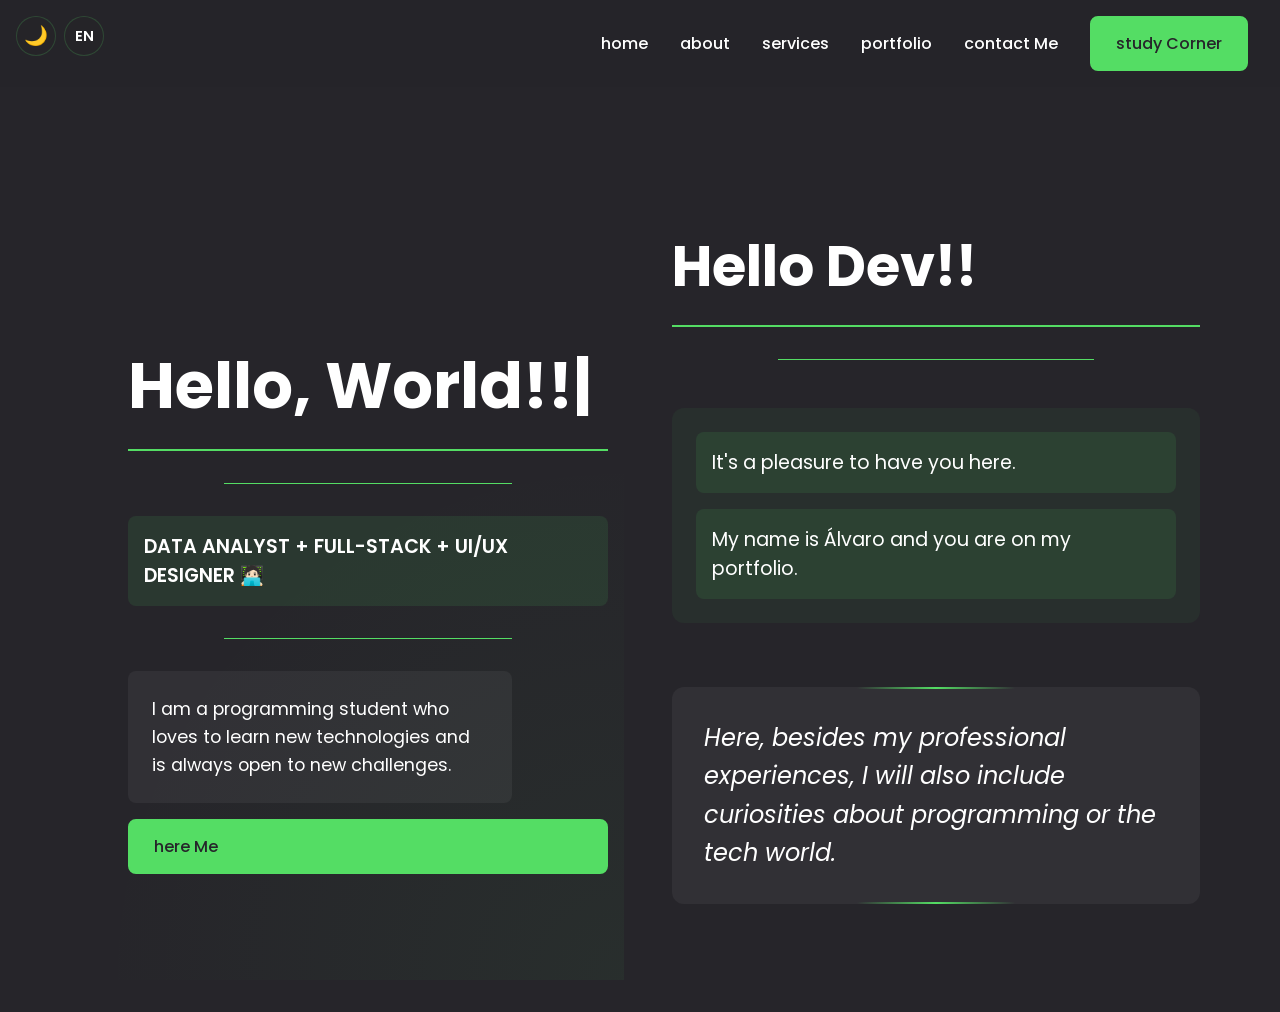
==== commit 37aa1d0c: "fiz a tradução manual não estava funcionando o meu código, daí eu traduzi tudo nessa porra!!!" ====
--- a/index.html
+++ b/index.html
@@ -21,26 +21,26 @@
             <div class="hero-content">
                 <h1 class="typing-text notranslate"></h1>
                 <div class="content-divider"></div>
-                <p class="role">DATA ANALYST + FULL-STACK + UI/UX DESIGNER 🧑🏻‍💻</p>
+                <p class="role" data-translate="role">DATA ANALYST + FULL-STACK + UI/UX DESIGNER 🧑🏻‍💻</p>
                 <div class="content-divider"></div>
-                <p class="description">
+                <p class="description" data-translate="description">
                     I am a programming student<br>
                     who loves to learn new technologies<br>
                     and is always open to new challenges.
                 </p>
-                <a href="./contact.html" class="cta-button">here Me</a>
+                <a href="./contact.html" class="cta-button" data-translate="hire-me">here Me</a>
             </div>
         </section>
 
         <section class="about-me">
             <div class="about-content">
-                <h2>Hello Dev!!</h2>
+                <h2 data-translate="hello-dev">Hello Dev!!</h2>
                 <div class="content-divider"></div>
                 <div class="text-container">
-                    <p class="welcome-text">It's a pleasure to have you here.</p>
-                    <p class="portfolio-text">My name is Álvaro and you are on my portfolio.</p>
+                    <p class="welcome-text" data-translate="welcome">It's a pleasure to have you here.</p>
+                    <p class="portfolio-text" data-translate="portfolio-intro">My name is Álvaro and you are on my portfolio.</p>
                 </div>
-                <p class="quote">"Here, besides my professional experiences,<br>
+                <p class="quote" data-translate="portfolio-quote">"Here, besides my professional experiences,<br>
                 I will also include curiosities about<br>
                 programming or the tech world."</p>
             </div>
@@ -50,5 +50,6 @@
     <script src="./src/js/typing.js"></script>
     <script src="./src/js/includeMenu.js"></script>
     <script src="./src/js/menu.js"></script>
+    <script src="./src/js/translations/indexTranslations.js"></script>
 </body>
 </html>
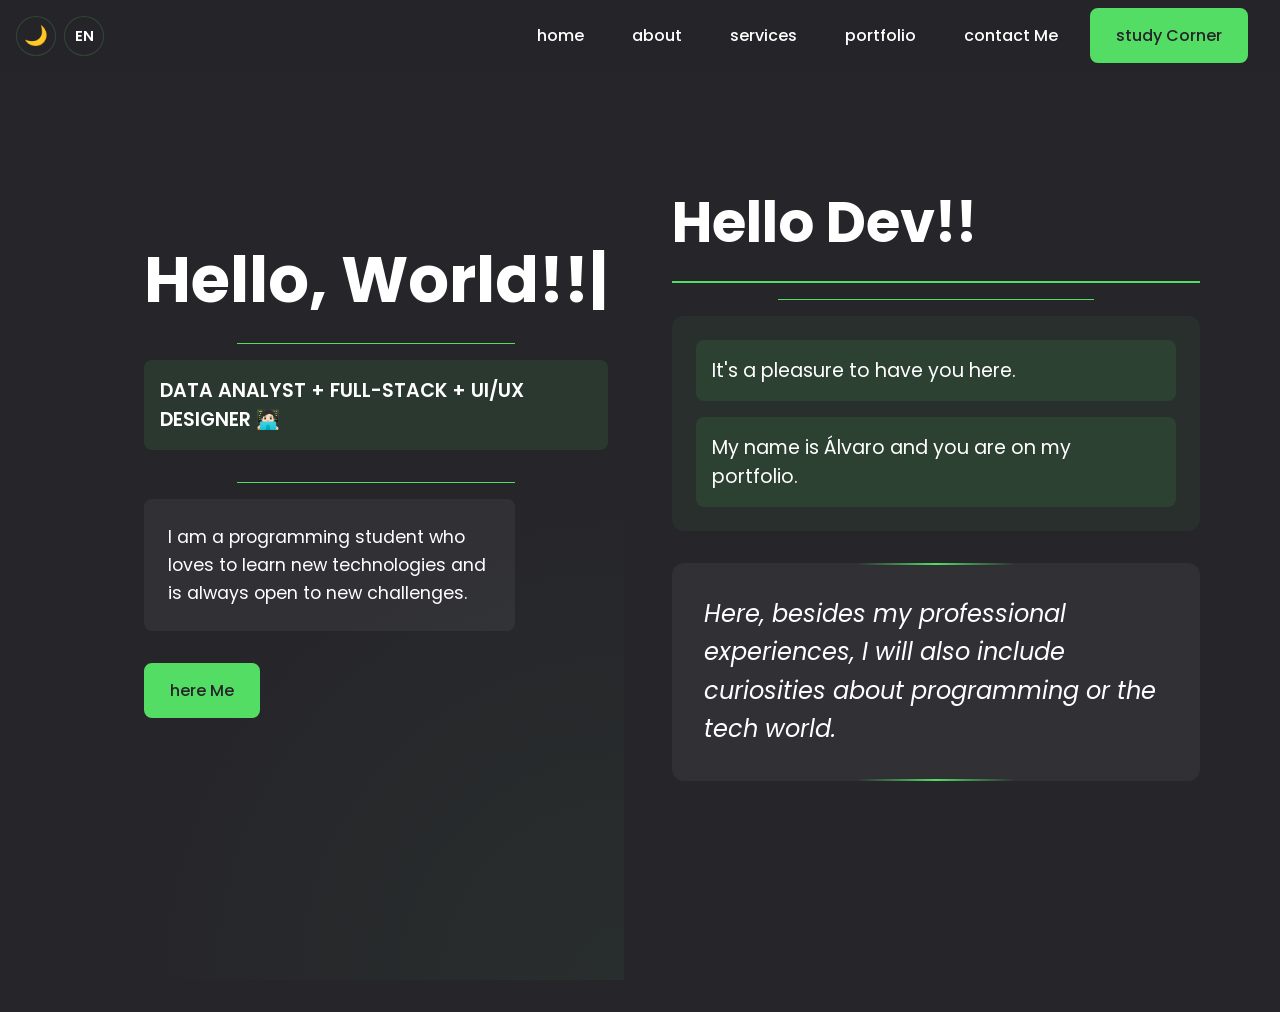
==== commit 84ff52e7: "logo do site" ====
--- a/index.html
+++ b/index.html
@@ -4,6 +4,8 @@
     <meta charset="UTF-8">
     <meta name="viewport" content="width=device-width, initial-scale=1.0">
     <title>Portfólio - Álvaro</title>
+
+    <link rel="icon" type="icon" href="./src/img/logo.png">
     
     <link rel="preconnect" href="https://fonts.googleapis.com">
     <link rel="preconnect" href="https://fonts.gstatic.com" crossorigin>
--- a/src/styles/style.css
+++ b/src/styles/style.css
@@ -6,7 +6,23 @@
 }
 
 body {
-    background-color: var(--background);
+    margin: 0;
+    padding: 0;
+    font-family: 'Poppins', sans-serif;
+    background-color: var(--background-color);
+    color: var(--text-color);
+    overflow: auto; /* Permite scroll quando necessário */
+    min-height: 100vh;
+}
+
+main {
+    min-height: 100vh;
+    display: flex;
+    align-items: flex-start; /* Alinha ao topo em vez de center */
+    justify-content: space-between;
+    padding: 6rem 4rem 4rem; /* Aumenta padding-top para compensar o menu */
+    margin: 0;
+    position: relative;
 }
 
 /* Navegação */
@@ -40,26 +56,23 @@
 
 /* Hero Section */
 .hero {
-    padding: 0;
-    min-height: unset;
-}
-
-.hero-content {
+    width: 100%;
+    min-width: 300px;
     padding: 1rem;
-    max-width: 100%;
-    height: 100%;
     display: flex;
     flex-direction: column;
-    justify-content: center;
-    gap: 1rem;
+    gap: 1.5rem; /* Espaçamento consistente entre elementos */
+}
+
+.hero-content {
+    padding: 0;
+    margin: 0;
+    height: auto; /* Permite que o conteúdo cresça naturalmente */
 }
 
 .hero h1 {
-    font-size: 4rem;
-    color: var(--white);
-    border-bottom: 2px solid var(--primary-green);
-    padding-bottom: 1rem;
-    margin-bottom: 0;
+    margin-top: 0;
+    font-size: clamp(2rem, 5vw, 3.5rem);
 }
 
 .content-divider {
@@ -150,18 +163,18 @@
 
 /* About Me Section */
 .about-me {
-    padding: 0;
-    min-height: unset;
-}
-
-.about-content {
+    width: 100%;
+    min-width: 300px;
     padding: 1rem;
-    max-width: 100%;
-    height: 100%;
     display: flex;
     flex-direction: column;
-    justify-content: center;
-    gap: 1rem;
+    gap: 1.5rem; /* Espaçamento consistente entre elementos */
+}
+
+.about-content {
+    padding: 0;
+    margin: 0;
+    height: auto; /* Permite que o conteúdo cresça naturalmente */
 }
 
 .about-content h2 {
@@ -264,29 +277,39 @@
 }
 
 /* Media Queries para Mobile */
-@media (max-width: 768px) {
+@media (max-width: 1200px) {
     main {
-        display: flex;
+        padding: 5rem 2rem 3rem;
+    }
+}
+
+@media (max-width: 1024px) {
+    main {
         flex-direction: column;
-        padding: 0 1rem;
+        padding: 4rem 2rem 2rem;
         gap: 2rem;
-        height: auto;
-        margin-top: 60px;
     }
 
     .hero,
     .about-me {
         width: 100%;
-        overflow: hidden;
-        position: relative;
-    }
-
-    .hero-content,
+        align-items: center;
+        text-align: center;
+    }
+}
+
+@media (max-width: 768px) {
+    main {
+        padding: 4rem 1rem 2rem;
+    }
+
+    .hero-content, 
     .about-content {
-        padding: 1rem;
-        text-align: center;
-        width: 100%;
-        max-width: 100%;
+        padding: 0;
+    }
+
+    body {
+        overflow-y: auto;
     }
 
     .hero h1 {
@@ -1035,4 +1058,13 @@
 .cta-button:hover {
     background-color: var(--primary-green);
     color: var(--background);
+}
+
+/* Novo estilo para o container do botão */
+.hero-content p {
+    margin-bottom: 2rem; /* Espaço entre o texto e o botão */
+}
+
+.here-me-button {
+    margin-top: 1rem; /* Espaço adicional acima do botão */
 }
--- a/src/styles/menu.css
+++ b/src/styles/menu.css
@@ -1,6 +1,6 @@
 /* Estilos base do menu */
 .navbar {
-    padding: 1rem 2rem;
+    padding: 0.5rem 2rem;
     position: fixed;
     width: 100%;
     z-index: 1000;
@@ -14,7 +14,9 @@
     align-items: center;
     justify-content: flex-end;
     list-style: none;
-    gap: 2rem;
+    gap: 1rem;
+    margin: 0;
+    padding: 0;
 }
 
 .navbar a {
@@ -22,6 +24,7 @@
     text-decoration: none;
     font-weight: 500;
     transition: color 0.3s;
+    padding: 0.5rem 1rem;
 }
 
 .navbar a:hover {
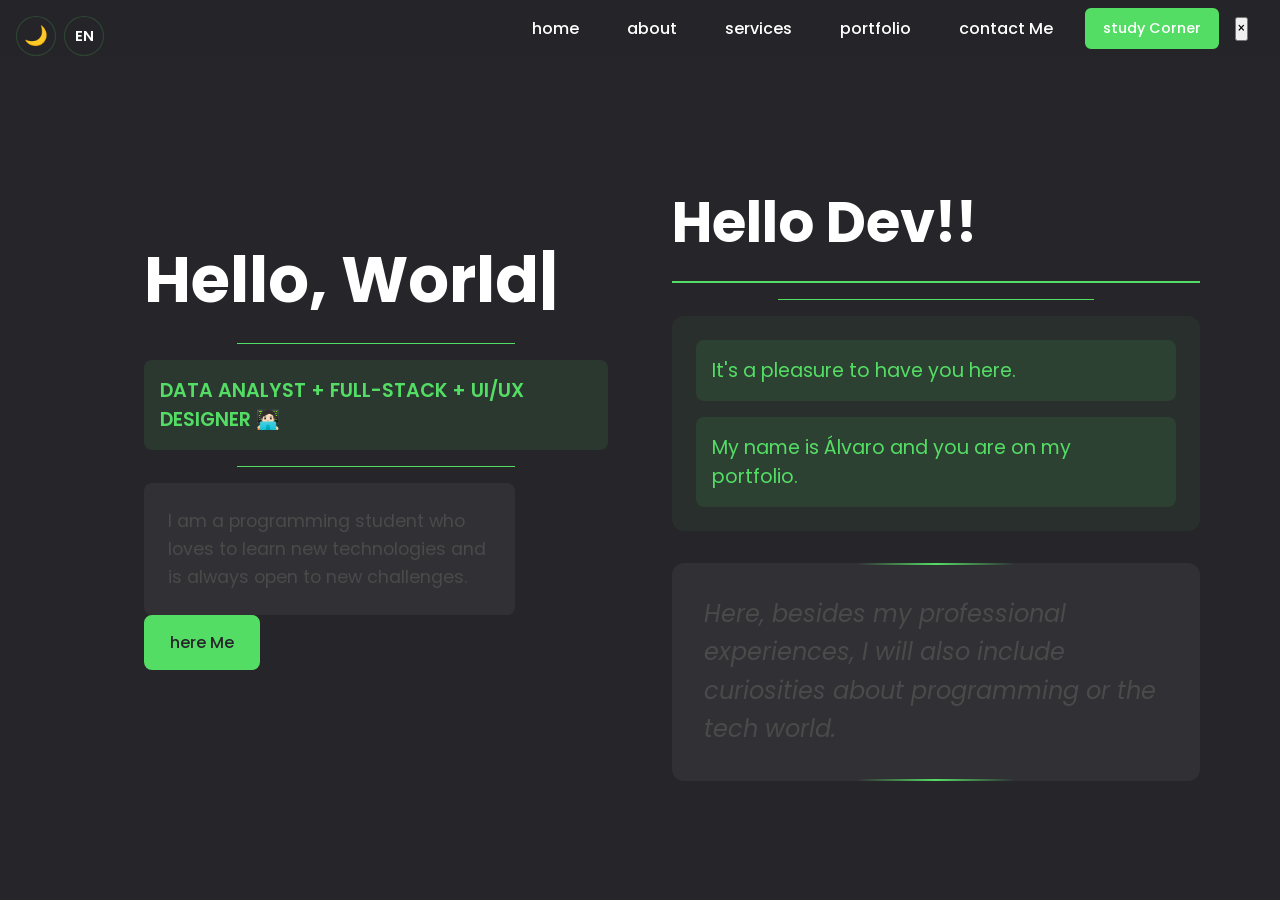
==== commit e5eb284f: "Otimizar código, remover arquivos mortos e atualizar página de estudos Co-authored-by: proAlvaroSam " ====
--- a/index.html
+++ b/index.html
@@ -51,7 +51,6 @@
 
     <script src="./src/js/typing.js"></script>
     <script src="./src/js/includeMenu.js"></script>
-    <script src="./src/js/menu.js"></script>
     <script src="./src/js/translations/indexTranslations.js"></script>
 </body>
 </html>
--- a/src/styles/colors.css
+++ b/src/styles/colors.css
@@ -1,92 +1,89 @@
-:root {
-    /* Cores base */
-    --white: #ffffff;
-    --dark-bg: #26252a;
-    --primary-green: #54dd64;
-    --gray-light: #4a4a4a;
-}
-
-/* Tema escuro (padrão) */
-[data-theme='dark'] {
-    --background: var(--dark-bg);
-    --text-color: var(--white);
-    --menu-bg: rgba(38, 37, 42, 0.9);
-    --menu-text: var(--white);
-    --menu-border: rgba(84, 221, 100, 0.2);
-    --card-bg: rgba(255, 255, 255, 0.05);
-    --card-border: rgba(84, 221, 100, 0.1);
-}
-
-/* Tema claro */
-[data-theme='light'] {
-    --background: var(--white);
-    --text-color: var(--dark-bg);
-    --menu-bg: rgba(255, 255, 255, 0.9);
-    --menu-text: var(--dark-bg);
-    --menu-border: rgba(84, 221, 100, 0.2);
-    --card-bg: rgba(38, 37, 42, 0.05);
-    --card-border: rgba(84, 221, 100, 0.3);
-}
-
-/* Aplicar cores base */
-body {
-    background-color: var(--background);
-    color: var(--text-color);
-}
-
-/* Garantir que textos específicos tenham a cor correta */
-.typing-text,
-.role,
-.description,
-.welcome-text,
-.portfolio-text,
-.quote,
-h1, h2, h3, p {
-    color: var(--text-color) !important;
-}
-
-/* Ajustes para cards de skills */
-.skills-card {
-    background-color: var(--card-bg) !important;
-    border: 1px solid var(--card-border) !important;
-}
-
-.skills-card h3 {
-    color: var(--primary-green) !important;
-}
-
-.skills-card p,
-.skills-card li {
-    color: var(--text-color) !important;
-}
-
-.skill-tag {
-    background-color: var(--primary-green) !important;
-    color: var(--dark-bg) !important;
-}
-
-/* Ajustes para elementos do menu */
-.navbar {
-    background-color: var(--menu-bg);
-}
-
-.navbar ul li a {
-    color: var(--menu-text);
-}
-
-/* Manter cores consistentes nos botões */
-.theme-toggle,
-.language-toggle {
-    background: var(--menu-bg);
-    border-color: var(--menu-border);
-}
-
-.theme-icon,
-.lang-icon {
-    color: var(--menu-text);
-}
-
-/* Garantir que os textos usem a cor correta */
-h1, h2, h3, p, span {
-    color: var(--text-color) !important;
-} +:root {
+    --white: #ffffff;
+    --dark-bg: #26252a;
+    --primary-green: #54dd64;
+    --gray-light: #4a4a4a;
+}
+
+/* Tema escuro (padrão) */
+[data-theme='dark'] {
+    --background: #26252a;
+    --text-color: #ffffff;
+    --menu-bg: rgba(38, 37, 42, 0.9);
+    --menu-text: #ffffff;
+    --menu-border: rgba(84, 221, 100, 0.2);
+    --card-bg: rgba(255, 255, 255, 0.05);
+    --card-border: rgba(84, 221, 100, 0.1);
+}
+
+/* Tema claro */
+[data-theme='light'] {
+    --background: #ffffff;
+    --text-color: #26252a;
+    --menu-bg: rgba(255, 255, 255, 0.9);
+    --menu-text: #26252a;
+    --menu-border: rgba(84, 221, 100, 0.2);
+    --card-bg: rgba(38, 37, 42, 0.05);
+    --card-border: rgba(84, 221, 100, 0.3);
+}
+
+body {
+    background-color: var(--background);
+    color: var(--text-color);
+}
+
+/* Textos e títulos */
+h1, h2, h3, p, span {
+    color: var(--text-color);
+}
+
+.typing-text,
+.role,
+.description,
+.welcome-text,
+.portfolio-text,
+.quote {
+    color: var(--text-color);
+}
+
+/* Cards */
+.skill-card,
+.skills-card {
+    background-color: var(--card-bg);
+    border: 1px solid var(--card-border);
+}
+
+.skills-card h3,
+.skill-card h3 {
+    color: var(--primary-green);
+}
+
+.skill-tag {
+    background-color: var(--primary-green);
+    color: var(--dark-bg);
+}
+
+/* Menu */
+.navbar {
+    background-color: var(--menu-bg);
+}
+
+.navbar ul li a {
+    color: var(--menu-text);
+}
+
+.theme-toggle,
+.language-toggle {
+    background: var(--menu-bg);
+    border-color: var(--menu-border);
+}
+
+.theme-icon,
+.lang-icon {
+    color: var(--menu-text);
+}
+
+/* Divider */
+.content-divider {
+    background-color: var(--primary-green);
+}
--- a/src/styles/style.css
+++ b/src/styles/style.css
@@ -1,1070 +1,324 @@
-* {
-    margin: 0;
-    padding: 0;
-    box-sizing: border-box;
-    font-family: 'Poppins', sans-serif;
-}
-
-body {
-    margin: 0;
-    padding: 0;
-    font-family: 'Poppins', sans-serif;
-    background-color: var(--background-color);
-    color: var(--text-color);
-    overflow: auto; /* Permite scroll quando necessário */
-    min-height: 100vh;
-}
-
-main {
-    min-height: 100vh;
-    display: flex;
-    align-items: flex-start; /* Alinha ao topo em vez de center */
-    justify-content: space-between;
-    padding: 6rem 4rem 4rem; /* Aumenta padding-top para compensar o menu */
-    margin: 0;
-    position: relative;
-}
-
-/* Navegação */
-.navbar {
-    padding: 1rem 2rem;
-    position: fixed;
-    width: 100%;
-    z-index: 1000;
-    background: var(--menu-bg);
-    backdrop-filter: blur(10px);
-}
-
-.navbar ul {
-    display: flex;
-    align-items: center;
-    justify-content: flex-end;
-    list-style: none;
-    gap: 2rem;
-}
-
-.navbar a {
-    color: var(--menu-text);
-    text-decoration: none;
-    font-weight: 500;
-    transition: color 0.3s;
-}
-
-.navbar a:hover {
-    color: var(--primary-green);
-}
-
-/* Hero Section */
-.hero {
-    width: 100%;
-    min-width: 300px;
-    padding: 1rem;
-    display: flex;
-    flex-direction: column;
-    gap: 1.5rem; /* Espaçamento consistente entre elementos */
-}
-
-.hero-content {
-    padding: 0;
-    margin: 0;
-    height: auto; /* Permite que o conteúdo cresça naturalmente */
-}
-
-.hero h1 {
-    margin-top: 0;
-    font-size: clamp(2rem, 5vw, 3.5rem);
-}
-
-.content-divider {
-    width: 60%;
-    height: 1px;
-    background-color: var(--primary-green);
-    margin: 1rem auto;
-}
-
-.role {
-    color: var(--primary-green);
-    font-weight: 600;
-    font-size: 1.2rem;
-    padding: 1rem;
-    background: rgba(84, 221, 100, 0.1);
-    border-radius: 8px;
-    margin: 0;
-}
-
-.description {
-    color: var(--gray-light);
-    line-height: 1.8;
-    font-size: 1.1rem;
-    padding: 1.5rem;
-    background: rgba(255, 255, 255, 0.05);
-    border-radius: 8px;
-    margin: 0;
-}
-
-/* Estilo base para botões verdes */
-.cta-button,
-.back-home {
-    background-color: var(--primary-green);
-    color: var(--dark-bg);
-    padding: 0.8rem 1.5rem;
-    border-radius: 8px;
-    text-decoration: none;
-    transition: all 0.3s ease;
-    border: 2px solid var(--primary-green);
-    font-weight: 500;
-}
-
-/* Efeito hover para botões verdes */
-.cta-button:hover,
-.back-home:hover {
-    background-color: transparent;
-    color: var(--primary-green);
-    border-color: var(--primary-green);
-    transform: translateY(-2px);
-}
-
-/* Garantir que o texto seja legível em ambos os temas */
-[data-theme='light'] .cta-button:hover,
-[data-theme='light'] .back-home:hover {
-    color: var(--primary-green);
-}
-
-[data-theme='dark'] .cta-button:hover,
-[data-theme='dark'] .back-home:hover {
-    color: var(--primary-green);
-}
-
-/* Animações */
-.fade-in {
-    animation: fadeIn 1s ease-in;
-}
-
-@keyframes fadeIn {
-    from {
-        opacity: 0;
-        transform: translateY(20px);
-    }
-    to {
-        opacity: 1;
-        transform: translateY(0);
-    }
-}
-
-/* Animação de digitação */
-.typing-text::after {
-    content: '|';
-    animation: blink 1s infinite;
-}
-
-@keyframes blink {
-    50% { opacity: 0; }
-}
-
-/* About Me Section */
-.about-me {
-    width: 100%;
-    min-width: 300px;
-    padding: 1rem;
-    display: flex;
-    flex-direction: column;
-    gap: 1.5rem; /* Espaçamento consistente entre elementos */
-}
-
-.about-content {
-    padding: 0;
-    margin: 0;
-    height: auto; /* Permite que o conteúdo cresça naturalmente */
-}
-
-.about-content h2 {
-    font-size: 3.5rem;
-    color: var(--white);
-    border-bottom: 2px solid var(--primary-green);
-    padding-bottom: 1rem;
-    margin-bottom: 0;
-}
-
-.text-container {
-    display: flex;
-    flex-direction: column;
-    gap: 1rem;
-    padding: 1.5rem;
-    background: rgba(84, 221, 100, 0.05);
-    border-radius: 12px;
-    margin: 1rem 0;
-}
-
-.welcome-text,
-.portfolio-text {
-    color: var(--primary-green);
-    font-size: 1.2rem;
-    margin: 0;
-    padding: 1rem;
-    background: rgba(84, 221, 100, 0.1);
-    border-radius: 8px;
-    transition: transform 0.3s ease;
-}
-
-.quote {
-    color: var(--gray-light);
-    font-size: 1.5rem;
-    line-height: 1.6;
-    font-style: italic;
-    padding: 2rem;
-    background: rgba(255, 255, 255, 0.05);
-    border-radius: 12px;
-    position: relative;
-    margin: 2rem 0;
-}
-
-.quote::before,
-.quote::after {
-    content: '';
-    position: absolute;
-    height: 2px;
-    width: 30%;
-    background: linear-gradient(
-        to right,
-        transparent,
-        var(--primary-green),
-        transparent
-    );
-}
-
-.quote::before {
-    top: 0;
-    left: 35%;
-}
-
-.quote::after {
-    bottom: 0;
-    left: 35%;
-}
-
-.about-image {
-    flex: 1;
-    display: flex;
-    justify-content: center;
-    position: relative;
-}
-
-.image-background {
-    position: relative;
-}
-
-.image-background::before {
-    content: '';
-    position: absolute;
-    top: 50%;
-    left: 50%;
-    transform: translate(-50%, -50%);
-    width: 120%;
-    height: 120%;
-    background: radial-gradient(circle at center, rgba(84, 221, 100, 0.1) 0%, transparent 70%);
-    z-index: -1;
-}
-
-.about-image img {
-    width: 70%; /* Reduzindo o tamanho da imagem */
-    max-width: 350px; /* Limitando o tamanho máximo */
-    height: auto;
-}
-
-/* Ajuste para o texto com quebra de linha */
-.typing-text {
-    white-space: pre-line;
-}
-
-/* Media Queries para Mobile */
-@media (max-width: 1200px) {
-    main {
-        padding: 5rem 2rem 3rem;
-    }
-}
-
-@media (max-width: 1024px) {
-    main {
-        flex-direction: column;
-        padding: 4rem 2rem 2rem;
-        gap: 2rem;
-    }
-
-    .hero,
-    .about-me {
-        width: 100%;
-        align-items: center;
-        text-align: center;
-    }
-}
-
-@media (max-width: 768px) {
-    main {
-        padding: 4rem 1rem 2rem;
-    }
-
-    .hero-content, 
-    .about-content {
-        padding: 0;
-    }
-
-    body {
-        overflow-y: auto;
-    }
-
-    .hero h1 {
-        font-size: 2.5rem;
-        text-align: center;
-    }
-
-    .about-content h2 {
-        font-size: 2.2rem;
-        text-align: center;
-        margin-top: 2rem;
-    }
-
-    .hero::before,
-    .hero::after,
-    .about-me::before,
-    .about-me::after {
-        display: none;
-    }
-
-    .navbar {
-        padding: 0.8rem 1rem;
-        position: fixed;
-        top: 0;
-        left: 0;
-        width: 100%;
-        z-index: 1000;
-    }
-
-    section {
-        margin: 0;
-        padding: 0;
-    }
-
-    .role {
-        font-size: 1rem;
-        padding: 0.8rem;
-        margin: 1rem 0;
-    }
-
-    .description {
-        font-size: 1rem;
-        padding: 1.2rem;
-        line-height: 1.6;
-        margin: 1rem 0;
-    }
-
-    .text-container {
-        padding: 1rem;
-        margin: 1rem 0;
-    }
-
-    .welcome-text,
-    .portfolio-text {
-        font-size: 1rem;
-        padding: 0.8rem;
-        margin: 0.5rem 0;
-    }
-
-    .quote {
-        font-size: 1.1rem;
-        padding: 1.5rem;
-        margin: 1.5rem 0;
-    }
-
-    .content-divider {
-        width: 80%;
-        margin: 0.8rem auto;
-    }
-
-    .cta-button {
-        padding: 0.8rem 1.5rem;
-        font-size: 1rem;
-        margin: 1rem 0;
-    }
-
-    .hero-content,
-    .about-content {
-        opacity: 0;
-        animation: fadeInUp 0.8s ease forwards;
-    }
-
-    .hero-content {
-        animation-delay: 0.2s;
-    }
-
-    .about-content {
-        animation-delay: 0.4s;
-    }
-
-    @keyframes fadeInUp {
-        from {
-            opacity: 0;
-            transform: translateY(20px);
-        }
-        to {
-            opacity: 1;
-            transform: translateY(0);
-        }
-    }
-
-    section {
-        margin: 2rem 0;
-    }
-
-    .welcome-text:active,
-    .portfolio-text:active,
-    .cta-button:active {
-        transform: scale(0.98);
-    }
-
-    .hero-image {
-        width: 50%;
-        position: absolute;
-        right: 0;
-        top: 50%;
-        transform: translateY(-50%);
-        z-index: 1;
-        animation: float 6s ease-in-out infinite;
-    }
-
-    .hero-image img {
-        width: 100%;
-        height: auto;
-        filter: drop-shadow(0 5px 15px rgba(0, 0, 0, 0.2));
-    }
-
-    .particle {
-        position: absolute;
-        background: linear-gradient(135deg, var(--primary-green), transparent);
-        box-shadow: 0 0 15px rgba(84, 221, 100, 0.2);
-        border-radius: 50%;
-        opacity: 0.1;
-        animation: float 15s infinite;
-    }
-
-    .particle:nth-child(1) {
-        width: 50px;
-        height: 50px;
-        top: 15%;
-        left: 10%;
-        animation-delay: 0s;
-    }
-
-    .particle:nth-child(2) {
-        width: 30px;
-        height: 30px;
-        top: 25%;
-        right: 15%;
-        animation-delay: -5s;
-    }
-
-    .particle:nth-child(3) {
-        width: 40px;
-        height: 40px;
-        bottom: 20%;
-        left: 20%;
-        animation-delay: -10s;
-    }
-
-    .particle:nth-child(4) {
-        width: 25px;
-        height: 25px;
-        bottom: 30%;
-        right: 25%;
-        animation-delay: -7s;
-    }
-
-    .hero::before {
-        content: '';
-        position: absolute;
-        top: 0;
-        left: 0;
-        width: 100%;
-        height: 100%;
-        background: linear-gradient(
-            90deg,
-            var(--background) 0%,
-            var(--background) 40%,
-            transparent 100%
-        );
-        z-index: 1;
-    }
-
-    .quote {
-        font-size: 1.2rem;
-        line-height: 1.6;
-        margin-top: 2rem;
-        text-align: center;
-        color: var(--gray-light);
-        opacity: 0.8;
-        font-style: italic;
-    }
-
-    .hero::before {
-        content: '';
-        position: absolute;
-        top: 15%;
-        right: 10%;
-        width: 40px;
-        height: 40px;
-        border: 2px solid var(--primary-green);
-        border-radius: 50%;
-        opacity: 0.2;
-    }
-
-    .about-me::after {
-        content: '';
-        position: absolute;
-        bottom: 15%;
-        left: 10%;
-        width: 30px;
-        height: 30px;
-        background: var(--primary-green);
-        border-radius: 8px;
-        transform: rotate(45deg);
-        opacity: 0.1;
-    }
-
-    .cta-button {
-        margin-top: 1.5rem;
-        padding: 0.8rem 2rem;
-        font-size: 1rem;
-        background: var(--primary-green);
-        color: var(--background);
-        border-radius: 25px;
-        box-shadow: 0 4px 15px rgba(84, 221, 100, 0.3);
-        transition: all 0.3s ease;
-    }
-
-    .cta-button:hover {
-        transform: translateY(-2px);
-        box-shadow: 0 6px 20px rgba(84, 221, 100, 0.4);
-    }
-
-    .menu-toggle {
-        display: none;
-    }
-
-    .hamburger,
-    .hamburger::before,
-    .hamburger::after {
-        display: block;
-        width: 25px;
-        height: 3px;
-        background: var(--primary-green);
-        position: relative;
-        transition: all 0.3s;
-    }
-
-    .hamburger::before,
-    .hamburger::after {
-        content: '';
-        position: absolute;
-    }
-
-    .hamburger::before {
-        top: -8px;
-    }
-
-    .hamburger::after {
-        bottom: -8px;
-    }
-
-    @media (max-width: 768px) {
-        .menu-toggle {
-            display: block;
-            position: fixed;
-            right: 1rem;
-            top: 1rem;
-            z-index: 1001;
-            background: none;
-            border: none;
-            cursor: pointer;
-            padding: 10px;
-            width: 45px;
-            height: 45px;
-        }
-
-        .menu-toggle.active .hamburger {
-            background: transparent;
-        }
-
-        .menu-toggle.active .hamburger::before {
-            top: 0;
-            transform: rotate(45deg);
-        }
-
-        .menu-toggle.active .hamburger::after {
-            bottom: 0;
-            transform: rotate(-45deg);
-        }
-
-        .navbar ul {
-            display: none;
-            position: fixed;
-            top: 0;
-            left: 0;
-            width: 100%;
-            height: 100vh;
-            background: transparent;
-            flex-direction: column;
-            justify-content: center;
-            align-items: center;
-            gap: 2rem;
-            z-index: 999;
-        }
-
-        .navbar ul.active {
-            display: flex;
-        }
-
-        .navbar ul li a {
-            font-size: 1.5rem;
-            color: var(--white);
-            transition: color 0.3s ease;
-        }
-
-        .navbar ul li a:hover {
-            color: var(--primary-green);
-        }
-
-        .nav-button {
-            background-color: transparent;
-            border: 2px solid var(--primary-green);
-            padding: 0.5rem 1rem;
-            border-radius: 8px;
-        }
-
-        .nav-button a {
-            color: var(--primary-green) !important;
-        }
-
-        .nav-button:hover {
-            background-color: var(--primary-green);
-        }
-
-        .nav-button:hover a {
-            color: var(--background) !important;
-        }
-    }
-
-    main {
-        padding-top: 80px;
-    }
-
-    body.menu-open {
-        overflow: hidden;
-    }
-
-    .blur-overlay {
-        display: none;
-        position: fixed;
-        top: 0;
-        left: 0;
-        width: 100%;
-        height: 100%;
-        background: rgba(38, 37, 42, 0.8);
-        backdrop-filter: blur(10px);
-        -webkit-backdrop-filter: blur(10px);
-        z-index: 998;
-    }
-
-    .blur-overlay.active {
-        display: block;
-    }
-
-    @media (max-width: 768px) {
-        .navbar ul {
-            position: fixed;
-            top: 0;
-            left: 0;
-            width: 100%;
-            height: 100vh;
-            display: none;
-            flex-direction: column;
-            justify-content: center;
-            align-items: center;
-            gap: 2rem;
-            z-index: 999;
-        }
-
-        .navbar ul.active {
-            display: flex;
-        }
-
-        .navbar ul li a {
-            font-size: 1.5rem;
-            color: var(--white);
-            position: relative;
-            z-index: 1000;
-        }
-    }
-
-    .about-me {
-        flex-direction: column;
-        padding: 4rem 2rem;
-        min-height: 100vh;
-        position: relative;
-        text-align: center;
-        overflow: hidden;
-    }
-
-    .about-content {
-        width: 100%;
-        padding: 0;
-        margin: 0;
-        order: 1;
-    }
-
-    .about-content h2 {
-        font-size: 3rem;
-        margin-bottom: 1.5rem;
-        animation: glow 3s infinite;
-    }
-
-    .welcome-text,
-    .portfolio-text {
-        font-size: 1.1rem;
-        color: var(--primary-green);
-        margin-bottom: 1rem;
-        line-height: 1.5;
-        position: relative;
-        display: inline-block;
-        padding: 0.5rem 1rem;
-        background: rgba(84, 221, 100, 0.1);
-        border-radius: 8px;
-        transition: all 0.3s ease;
-    }
-
-    .welcome-text:hover,
-    .portfolio-text:hover {
-        background: rgba(84, 221, 100, 0.2);
-        transform: translateY(-2px);
-    }
-
-    .about-image {
-        width: 120px;
-        margin: 2rem auto;
-        position: relative;
-        order: 2;
-        left: -30%;
-        animation: pulse 3s infinite;
-    }
-
-    .about-image img {
-        width: 100%;
-        height: auto;
-        filter: drop-shadow(0 5px 15px rgba(0, 0, 0, 0.2));
-    }
-
-    .quote {
-        font-size: 1.2rem;
-        line-height: 1.6;
-        margin-top: 2rem;
-        text-align: center;
-        color: var(--gray-light);
-        opacity: 0.8;
-        font-style: italic;
-    }
-
-    .image-background::before {
-        width: 150%;
-        height: 150%;
-    }
-
-    @keyframes pulse {
-        0% { transform: scale(1); }
-        50% { transform: scale(1.05); }
-        100% { transform: scale(1); }
-    }
-
-    @keyframes float {
-        0%, 100% { transform: translateY(0); }
-        50% { transform: translateY(-10px); }
-    }
-
-    @keyframes glow {
-        0%, 100% { filter: drop-shadow(0 0 5px rgba(84, 221, 100, 0)); }
-        50% { filter: drop-shadow(0 0 15px rgba(84, 221, 100, 0.3)); }
-    }
-
-    @keyframes fadeInUp {
-        from {
-            opacity: 0;
-            transform: translateY(20px);
-        }
-        to {
-            opacity: 1;
-            transform: translateY(0);
-        }
-    }
-
-    .role,
-    .description {
-        text-shadow: 0 2px 4px rgba(0, 0, 0, 0.2);
-    }
-
-    .hero-image img,
-    .about-image img {
-        filter: drop-shadow(0 5px 15px rgba(0, 0, 0, 0.2));
-    }
-
-    a {
-        transition: all 0.3s ease;
-    }
-
-    a:hover {
-        color: var(--primary-green);
-        transform: translateY(-2px);
-    }
-}
-
-/* Estilos para Desktop */
-@media (min-width: 769px) {
-    main {
-        min-height: 100vh;
-        display: grid;
-        grid-template-columns: 1fr 1fr;
-        gap: 2rem;
-        padding: 80px 4rem 2rem;
-    }
-
-    .hero {
-        padding-top: 120px;
-        min-height: 100vh;
-        position: relative;
-        overflow: hidden;
-    }
-
-    .hero-content {
-        flex: 1;
-        padding-left: 4rem;
-        animation: fadeInUp 0.8s ease-out;
-    }
-
-    .hero h1 {
-        font-size: 4rem;
-        margin-top: 2rem;
-        animation: glow 3s infinite;
-    }
-
-    .role {
-        animation: pulse 2s infinite;
-    }
-
-    .hero-image {
-        flex: 1;
-        display: flex;
-        justify-content: center;
-        align-items: center;
-        animation: float 6s ease-in-out infinite;
-    }
-
-    .hero-image img {
-        width: 80%;
-        max-width: 500px;
-        height: auto;
-    }
-
-    /* About Section */
-    .about-me {
-        padding-top: 100px;
-        position: relative;
-        overflow: hidden;
-    }
-
-    .about-image {
-        width: 200px;
-        animation: pulse 3s infinite;
-    }
-
-    .about-image img {
-        width: 100%;
-        height: auto;
-    }
-
-    /* Partículas para Desktop */
-    .particle {
-        position: absolute;
-        background: linear-gradient(135deg, var(--primary-green), transparent);
-        border-radius: 50%;
-        opacity: 0.1;
-        animation: float 15s infinite;
-    }
-
-    .particle:nth-child(1) {
-        width: 80px;
-        height: 80px;
-        top: 20%;
-        left: 15%;
-        animation-delay: 0s;
-    }
-
-    .particle:nth-child(2) {
-        width: 60px;
-        height: 60px;
-        top: 30%;
-        right: 20%;
-        animation-delay: -5s;
-    }
-
-    .particle:nth-child(3) {
-        width: 70px;
-        height: 70px;
-        bottom: 25%;
-        left: 25%;
-        animation-delay: -10s;
-    }
-
-    .particle:nth-child(4) {
-        width: 50px;
-        height: 50px;
-        bottom: 35%;
-        right: 30%;
-        animation-delay: -7s;
-    }
-
-    /* Quadrados decorativos */
-    .square {
-        position: absolute;
-        border: 2px solid var(--primary-green);
-        opacity: 0.1;
-        transform: rotate(45deg);
-        animation: glow 4s infinite;
-    }
-
-    .square:nth-child(1) {
-        width: 60px;
-        height: 60px;
-        top: 40%;
-        right: 15%;
-    }
-
-    .square:nth-child(2) {
-        width: 40px;
-        height: 40px;
-        bottom: 30%;
-        left: 20%;
-    }
-
-    /* Gradiente de fundo dinâmico */
-    .hero::after {
-        content: '';
-        position: absolute;
-        top: 0;
-        left: 0;
-        width: 200%;
-        height: 200%;
-        background: radial-gradient(
-            circle at center,
-            rgba(84, 221, 100, 0.05) 0%,
-            transparent 50%
-        );
-        animation: pulse 8s infinite;
-        pointer-events: none;
-    }
-
-    /* Efeitos hover */
-    .welcome-text,
-    .portfolio-text {
-        transition: all 0.3s ease;
-    }
-
-    .welcome-text:hover,
-    .portfolio-text:hover {
-        transform: translateY(-2px);
-        color: var(--primary-green);
-    }
-
-    /* Melhorias visuais */
-    .hero-content,
-    .about-content {
-        position: relative;
-        z-index: 2;
-    }
-
-    .description {
-        font-size: 1.1rem;
-        max-width: 80%;
-        line-height: 1.6;
-    }
-}
-
-/* Variáveis de cores para os temas */
-[data-theme='light'] {
-    --text-color: var(--dark-bg);
-    --background: var(--white);
-    --menu-bg: rgba(255, 255, 255, 0.9);
-    --menu-text: var(--dark-bg);
-    --menu-border: rgba(84, 221, 100, 0.2);
-}
-
-[data-theme='dark'] {
-    --text-color: var(--white);
-    --background: var(--dark-bg);
-    --menu-bg: rgba(38, 37, 42, 0.9);
-    --menu-text: var(--white);
-    --menu-border: rgba(84, 221, 100, 0.2);
-}
-
-/* Aplicar cores aos elementos */
-body {
-    background-color: var(--background);
-}
-
-.typing-text,
-.role,
-.description,
-.welcome-text,
-.portfolio-text,
-.quote,
-h1, h2, p {
-    color: var(--text-color);
-}
-
-/* Ajustes específicos para o menu */
-.navbar {
-    background-color: var(--menu-bg);
-}
-
-.navbar ul li a {
-    color: var(--menu-text);
-}
-
-.theme-toggle,
-.language-toggle {
-    background: var(--menu-bg);
-    border-color: var(--menu-border);
-}
-
-.lang-icon {
-    color: var(--menu-text);
-}
-
-/* Ajustes para outros elementos */
-.content-divider {
-    background-color: var(--primary-green);
-}
-
-.cta-button {
-    color: var(--text-color);
-    border-color: var(--primary-green);
-}
-
-.cta-button:hover {
-    background-color: var(--primary-green);
-    color: var(--background);
-}
-
-/* Novo estilo para o container do botão */
-.hero-content p {
-    margin-bottom: 2rem; /* Espaço entre o texto e o botão */
-}
-
-.here-me-button {
-    margin-top: 1rem; /* Espaço adicional acima do botão */
-}+* {
+    margin: 0;
+    padding: 0;
+    box-sizing: border-box;
+    font-family: 'Poppins', sans-serif;
+}
+
+body {
+    font-family: 'Poppins', sans-serif;
+    background-color: var(--background);
+    color: var(--text-color);
+    min-height: 100vh;
+    overflow-x: hidden;
+}
+
+/* Layout principal */
+main {
+    min-height: 100vh;
+    display: flex;
+    align-items: flex-start;
+    justify-content: space-between;
+    padding: 6rem 4rem 4rem;
+}
+
+/* Hero Section */
+.hero {
+    width: 100%;
+    min-width: 300px;
+    padding: 1rem;
+    display: flex;
+    flex-direction: column;
+    gap: 1.5rem;
+}
+
+.hero-content {
+    padding: 0;
+    margin: 0;
+}
+
+.hero h1 {
+    margin-top: 0;
+    font-size: clamp(2rem, 5vw, 3.5rem);
+}
+
+.content-divider {
+    width: 60%;
+    height: 1px;
+    background-color: var(--primary-green);
+    margin: 1rem auto;
+}
+
+.role {
+    color: var(--primary-green);
+    font-weight: 600;
+    font-size: 1.2rem;
+    padding: 1rem;
+    background: rgba(84, 221, 100, 0.1);
+    border-radius: 8px;
+}
+
+.description {
+    color: var(--gray-light);
+    line-height: 1.8;
+    font-size: 1.1rem;
+    padding: 1.5rem;
+    background: rgba(255, 255, 255, 0.05);
+    border-radius: 8px;
+}
+
+/* Botões */
+.cta-button,
+.back-home {
+    background-color: var(--primary-green);
+    color: var(--dark-bg);
+    padding: 0.8rem 1.5rem;
+    border-radius: 8px;
+    text-decoration: none;
+    transition: all 0.3s ease;
+    border: 2px solid var(--primary-green);
+    font-weight: 500;
+    display: inline-block;
+}
+
+.cta-button:hover,
+.back-home:hover {
+    background-color: transparent;
+    color: var(--primary-green);
+    border-color: var(--primary-green);
+    transform: translateY(-2px);
+}
+
+/* Animações */
+.fade-in {
+    animation: fadeIn 1s ease-in;
+}
+
+@keyframes fadeIn {
+    from { opacity: 0; transform: translateY(20px); }
+    to { opacity: 1; transform: translateY(0); }
+}
+
+@keyframes fadeInUp {
+    from { opacity: 0; transform: translateY(20px); }
+    to { opacity: 1; transform: translateY(0); }
+}
+
+/* Typing animation */
+.typing-text {
+    white-space: pre-line;
+}
+
+.typing-text::after {
+    content: '|';
+    animation: blink 1s infinite;
+}
+
+@keyframes blink {
+    50% { opacity: 0; }
+}
+
+/* About Me Section */
+.about-me {
+    width: 100%;
+    min-width: 300px;
+    padding: 1rem;
+    display: flex;
+    flex-direction: column;
+    gap: 1.5rem;
+}
+
+.about-content {
+    padding: 0;
+    margin: 0;
+}
+
+.about-content h2 {
+    font-size: 3.5rem;
+    color: var(--text-color);
+    border-bottom: 2px solid var(--primary-green);
+    padding-bottom: 1rem;
+}
+
+.text-container {
+    display: flex;
+    flex-direction: column;
+    gap: 1rem;
+    padding: 1.5rem;
+    background: rgba(84, 221, 100, 0.05);
+    border-radius: 12px;
+    margin: 1rem 0;
+}
+
+.welcome-text,
+.portfolio-text {
+    color: var(--primary-green);
+    font-size: 1.2rem;
+    padding: 1rem;
+    background: rgba(84, 221, 100, 0.1);
+    border-radius: 8px;
+    transition: transform 0.3s ease;
+}
+
+.welcome-text:hover,
+.portfolio-text:hover {
+    transform: translateY(-2px);
+    background: rgba(84, 221, 100, 0.2);
+}
+
+.quote {
+    color: var(--gray-light);
+    font-size: 1.5rem;
+    line-height: 1.6;
+    font-style: italic;
+    padding: 2rem;
+    background: rgba(255, 255, 255, 0.05);
+    border-radius: 12px;
+    position: relative;
+    margin: 2rem 0;
+}
+
+.quote::before,
+.quote::after {
+    content: '';
+    position: absolute;
+    height: 2px;
+    width: 30%;
+    background: linear-gradient(to right, transparent, var(--primary-green), transparent);
+}
+
+.quote::before { top: 0; left: 35%; }
+.quote::after { bottom: 0; left: 35%; }
+
+/* Links */
+a {
+    transition: all 0.3s ease;
+}
+
+a:hover {
+    color: var(--primary-green);
+}
+
+/* Desktop */
+@media (min-width: 769px) {
+    main {
+        display: grid;
+        grid-template-columns: 1fr 1fr;
+        gap: 2rem;
+        padding: 80px 4rem 2rem;
+    }
+
+    .hero {
+        padding-top: 120px;
+    }
+
+    .hero-content {
+        padding-left: 4rem;
+        animation: fadeInUp 0.8s ease-out;
+    }
+
+    .hero h1 {
+        font-size: 4rem;
+        margin-top: 2rem;
+    }
+
+    .about-me {
+        padding-top: 100px;
+    }
+
+    .description {
+        font-size: 1.1rem;
+        max-width: 80%;
+        line-height: 1.6;
+    }
+
+    .hero-content,
+    .about-content {
+        position: relative;
+        z-index: 2;
+    }
+}
+
+/* Tablet */
+@media (max-width: 1024px) {
+    main {
+        flex-direction: column;
+        padding: 4rem 2rem 2rem;
+        gap: 2rem;
+    }
+
+    .hero,
+    .about-me {
+        width: 100%;
+        align-items: center;
+        text-align: center;
+    }
+}
+
+/* Mobile */
+@media (max-width: 768px) {
+    main {
+        padding: 4rem 1rem 2rem;
+    }
+
+    .hero h1 {
+        font-size: 2.5rem;
+        text-align: center;
+    }
+
+    .about-content h2 {
+        font-size: 2.2rem;
+        text-align: center;
+        margin-top: 2rem;
+    }
+
+    .role {
+        font-size: 1rem;
+        padding: 0.8rem;
+    }
+
+    .description {
+        font-size: 1rem;
+        padding: 1.2rem;
+        line-height: 1.6;
+    }
+
+    .text-container {
+        padding: 1rem;
+    }
+
+    .welcome-text,
+    .portfolio-text {
+        font-size: 1rem;
+        padding: 0.8rem;
+    }
+
+    .quote {
+        font-size: 1.1rem;
+        padding: 1.5rem;
+    }
+
+    .content-divider {
+        width: 80%;
+    }
+
+    .cta-button {
+        padding: 0.8rem 1.5rem;
+        font-size: 1rem;
+    }
+
+    .hero-content,
+    .about-content {
+        opacity: 0;
+        animation: fadeInUp 0.8s ease forwards;
+    }
+
+    .hero-content { animation-delay: 0.2s; }
+    .about-content { animation-delay: 0.4s; }
+
+    .welcome-text:active,
+    .portfolio-text:active,
+    .cta-button:active {
+        transform: scale(0.98);
+    }
+}
--- a/src/styles/menu.css
+++ b/src/styles/menu.css
@@ -1,189 +1,157 @@
-/* Estilos base do menu */
-.navbar {
-    padding: 0.5rem 2rem;
-    position: fixed;
-    width: 100%;
-    z-index: 1000;
-    background-color: var(--menu-bg);
-    backdrop-filter: blur(10px);
-    -webkit-backdrop-filter: blur(10px);
-}
-
-.navbar ul {
-    display: flex;
-    align-items: center;
-    justify-content: flex-end;
-    list-style: none;
-    gap: 1rem;
-    margin: 0;
-    padding: 0;
-}
-
-.navbar a {
-    color: var(--menu-text);
-    text-decoration: none;
-    font-weight: 500;
-    transition: color 0.3s;
-    padding: 0.5rem 1rem;
-}
-
-.navbar a:hover {
-    color: var(--primary-green);
-}
-
-/* Menu Hamburguer */
-.menu-toggle {
-    display: none;
-}
-
-/* Media Query para Mobile */
-@media (max-width: 768px) {
-    /* Menu em tela cheia */
-    .navbar ul {
-        display: none;
-        position: fixed;
-        top: 0;
-        left: 0;
-        width: 100%;
-        height: 100vh;
-        background: var(--background);
-        flex-direction: column;
-        justify-content: center;
-        align-items: center;
-        transition: 0.5s ease;
-        z-index: 1000;
-        padding: 2rem 1rem;
-        gap: 0.5rem;
-    }
-
-    /* Mostra o menu quando ativo */
-    .navbar ul.active {
-        display: flex;
-    }
-
-    .navbar ul li {
-        margin: 0;
-        width: 100%;
-        text-align: center;
-    }
-
-    .navbar ul li a {
-        display: block;
-        font-size: 1.2rem;
-        padding: 0.5rem;
-    }
-
-    /* Botão study corner com margem inferior */
-    .navbar ul li:last-child {
-        margin-bottom: 0;
-    }
-
-    /* Botão de fechar no canto superior direito */
-    .close-menu {
-        position: fixed;
-        top: 1rem;
-        right: 1rem;
-        background: none;
-        border: none;
-        color: var(--text-color);
-        font-size: 2rem;
-        cursor: pointer;
-        z-index: 1001;
-    }
-
-    /* Removendo o overlay já que o menu é em tela cheia */
-    .blur-overlay {
-        display: none;
-    }
-
-    /* Mantém o botão de menu sempre visível */
-    .menu-toggle {
-        display: block;
-        z-index: 1001;
-    }
-}
-
-/* Botões de alternância */
-.toggle-buttons {
-    position: fixed;
-    left: 1rem;
-    top: 1rem;
-    display: flex;
-    gap: 0.5rem;
-    z-index: 1001;
-}
-
-.theme-toggle,
-.language-toggle {
-    background: var(--menu-bg);
-    border: 1px solid var(--menu-border);
-    border-radius: 50%;
-    width: 40px;
-    height: 40px;
-    display: flex;
-    align-items: center;
-    justify-content: center;
-    cursor: pointer;
-    transition: all 0.3s ease;
-    padding: 0;
-}
-
-.theme-toggle:hover,
-.language-toggle:hover {
-    background: var(--primary-green);
-    transform: translateY(-2px);
-}
-
-.theme-toggle:hover .theme-icon,
-.language-toggle:hover .lang-icon {
-    color: var(--background);
-}
-
-.theme-icon,
-.lang-icon {
-    font-size: 1.2rem;
-    line-height: 1;
-    color: var(--menu-text);
-}
-
-.lang-icon {
-    font-size: 0.9rem;
-    font-weight: 600;
-}
-
-.language-toggle:hover .lang-icon {
-    color: var(--primary-green);
-}
-
-/* Tema claro */
-[data-theme="light"] {
-    --background-color: #ffffff;
-    --text-color: #26252a;
-    --primary-green: #54dd64;
-    --gray-light: #4a4a4a;
-}
-
-/* Esconder elementos do Google Translate */
-.goog-te-banner-frame,
-.goog-te-gadget-icon,
-.goog-te-menu-value span,
-.skiptranslate {
-    display: none !important;
-}
-
-.goog-te-gadget-simple {
-    background-color: transparent !important;
-    border: none !important;
-}
-
-.VIpgJd-ZVi9od-l4eHX-hSRGPd,
-.VIpgJd-ZVi9od-l4eHX-hSRGPd:link,
-.VIpgJd-ZVi9od-l4eHX-hSRGPd:visited,
-.VIpgJd-ZVi9od-l4eHX-hSRGPd:hover,
-.VIpgJd-ZVi9od-l4eHX-hSRGPd:active {
-    display: none;
-}
-
-body {
-    top: 0 !important;
-}+/* Navbar */
+.navbar {
+    padding: 0.5rem 2rem;
+    position: fixed;
+    width: 100%;
+    z-index: 1000;
+    background-color: var(--menu-bg);
+    backdrop-filter: blur(10px);
+    -webkit-backdrop-filter: blur(10px);
+}
+
+.navbar ul {
+    display: flex;
+    align-items: center;
+    justify-content: flex-end;
+    list-style: none;
+    gap: 1rem;
+    margin: 0;
+    padding: 0;
+}
+
+.navbar a {
+    color: var(--menu-text);
+    text-decoration: none;
+    font-weight: 500;
+    transition: color 0.3s;
+    padding: 0.5rem 1rem;
+}
+
+.navbar a:hover {
+    color: var(--primary-green);
+}
+
+/* Hamburger */
+.menu-toggle {
+    display: none;
+}
+
+/* Toggle buttons */
+.toggle-buttons {
+    position: fixed;
+    left: 1rem;
+    top: 1rem;
+    display: flex;
+    gap: 0.5rem;
+    z-index: 1001;
+}
+
+.theme-toggle,
+.language-toggle {
+    background: var(--menu-bg);
+    border: 1px solid var(--menu-border);
+    border-radius: 50%;
+    width: 40px;
+    height: 40px;
+    display: flex;
+    align-items: center;
+    justify-content: center;
+    cursor: pointer;
+    transition: all 0.3s ease;
+    padding: 0;
+}
+
+.theme-toggle:hover,
+.language-toggle:hover {
+    background: var(--primary-green);
+    transform: translateY(-2px);
+}
+
+.theme-toggle:hover .theme-icon,
+.language-toggle:hover .lang-icon {
+    color: var(--background);
+}
+
+.theme-icon,
+.lang-icon {
+    font-size: 1.2rem;
+    line-height: 1;
+    color: var(--menu-text);
+}
+
+.lang-icon {
+    font-size: 0.9rem;
+    font-weight: 600;
+}
+
+/* Mobile menu */
+@media (max-width: 768px) {
+    .navbar ul {
+        display: none;
+        position: fixed;
+        top: 0;
+        left: 0;
+        width: 100%;
+        height: 100vh;
+        background: var(--background);
+        flex-direction: column;
+        justify-content: center;
+        align-items: center;
+        z-index: 1000;
+        padding: 2rem 1rem;
+        gap: 0.5rem;
+    }
+
+    .navbar ul.active {
+        display: flex;
+    }
+
+    .navbar ul li {
+        width: 100%;
+        text-align: center;
+    }
+
+    .navbar ul li a {
+        display: block;
+        font-size: 1.2rem;
+        padding: 0.5rem;
+    }
+
+    .close-menu {
+        position: fixed;
+        top: 1rem;
+        right: 1rem;
+        background: none;
+        border: none;
+        color: var(--text-color);
+        font-size: 2rem;
+        cursor: pointer;
+        z-index: 1001;
+    }
+
+    .blur-overlay {
+        display: none;
+    }
+
+    .menu-toggle {
+        display: block;
+        z-index: 1001;
+    }
+}
+
+/* Hide Google Translate elements */
+.goog-te-banner-frame,
+.goog-te-gadget-icon,
+.goog-te-menu-value span,
+.skiptranslate {
+    display: none !important;
+}
+
+.goog-te-gadget-simple {
+    background-color: transparent !important;
+    border: none !important;
+}
+
+body {
+    top: 0 !important;
+}
--- a/src/styles/buttons.css
+++ b/src/styles/buttons.css
@@ -1,91 +1,51 @@
-/* Reset para remover estilos anteriores */
-.cta-button,
-.back-home,
-.study-corner,
-a[href="study.html"],
-.navbar ul li:last-child a,
-.submit-button,
-button[type="submit"],
-.contact-button {
-    all: unset; /* Remove todos os estilos anteriores */
-    cursor: pointer;
-}
-
-/* Estilo base para todos os botões verdes */
-.cta-button,
-.back-home,
-.navbar ul li a.study-corner,
-.submit-button,
-button[type="submit"],
-.contact-button {
-    background-color: var(--primary-green);
-    color: var(--dark-bg) !important;
-    padding: 0.8rem 1.5rem;
-    border-radius: 8px;
-    text-decoration: none;
-    transition: all 0.3s ease;
-    border: 2px solid var(--primary-green);
-    font-weight: 500;
-    display: inline-block;
-    box-sizing: border-box;
-}
-
-/* Estilo específico para o Study Corner no menu */
-.study-corner {
-    background-color: var(--primary-green);
-    color: var(--dark-bg) !important;
-    padding: 0.4rem 0.8rem;
-    border-radius: 6px;
-    text-decoration: none;
-    transition: all 0.3s ease;
-    border: 2px solid var(--primary-green);
-    font-weight: 500;
-    font-size: 0.9rem;
-    display: inline-block;
-}
-
-/* Efeito hover para botões verdes */
-.cta-button:hover,
-.back-home:hover,
-.navbar ul li a.study-corner:hover,
-.submit-button:hover,
-button[type="submit"]:hover,
-.contact-button:hover {
-    background-color: transparent;
-    color: var(--primary-green) !important;
-    border-color: var(--primary-green);
-    transform: translateY(-2px);
-    box-shadow: 0 4px 12px rgba(84, 221, 100, 0.2);
-}
-
-/* Efeito active unificado */
-.cta-button:active,
-.back-home:active,
-.study-corner:active,
-a[href="study.html"]:active,
-.navbar ul li:last-child a:active,
-.submit-button:active,
-button[type="submit"]:active,
-.contact-button:active {
-    transform: translateY(0);
-    box-shadow: none;
-}
-
-/* Garantir consistência em ambos os temas */
-[data-theme='light'] .cta-button,
-[data-theme='light'] .back-home,
-[data-theme='light'] .navbar ul li a.study-corner,
-[data-theme='light'] .submit-button,
-[data-theme='light'] button[type="submit"],
-[data-theme='light'] .contact-button {
-    color: var(--dark-bg) !important;
-}
-
-[data-theme='light'] .cta-button:hover,
-[data-theme='light'] .back-home:hover,
-[data-theme='light'] .navbar ul li a.study-corner:hover,
-[data-theme='light'] .submit-button:hover,
-[data-theme='light'] button[type="submit"]:hover,
-[data-theme='light'] .contact-button:hover {
-    color: var(--primary-green) !important;
-}+/* Botões verdes */
+.cta-button,
+.back-home,
+.study-corner,
+.submit-button,
+button[type="submit"],
+.contact-button {
+    background-color: var(--primary-green);
+    color: var(--dark-bg);
+    padding: 0.8rem 1.5rem;
+    border-radius: 8px;
+    text-decoration: none;
+    transition: all 0.3s ease;
+    border: 2px solid var(--primary-green);
+    font-weight: 500;
+    display: inline-block;
+    box-sizing: border-box;
+    cursor: pointer;
+}
+
+/* Study Corner no menu */
+.study-corner {
+    padding: 0.4rem 0.8rem;
+    border-radius: 6px;
+    font-size: 0.9rem;
+}
+
+/* Hover */
+.cta-button:hover,
+.back-home:hover,
+.study-corner:hover,
+.submit-button:hover,
+button[type="submit"]:hover,
+.contact-button:hover {
+    background-color: transparent;
+    color: var(--primary-green);
+    border-color: var(--primary-green);
+    transform: translateY(-2px);
+    box-shadow: 0 4px 12px rgba(84, 221, 100, 0.2);
+}
+
+/* Active */
+.cta-button:active,
+.back-home:active,
+.study-corner:active,
+.submit-button:active,
+button[type="submit"]:active,
+.contact-button:active {
+    transform: translateY(0);
+    box-shadow: none;
+}
